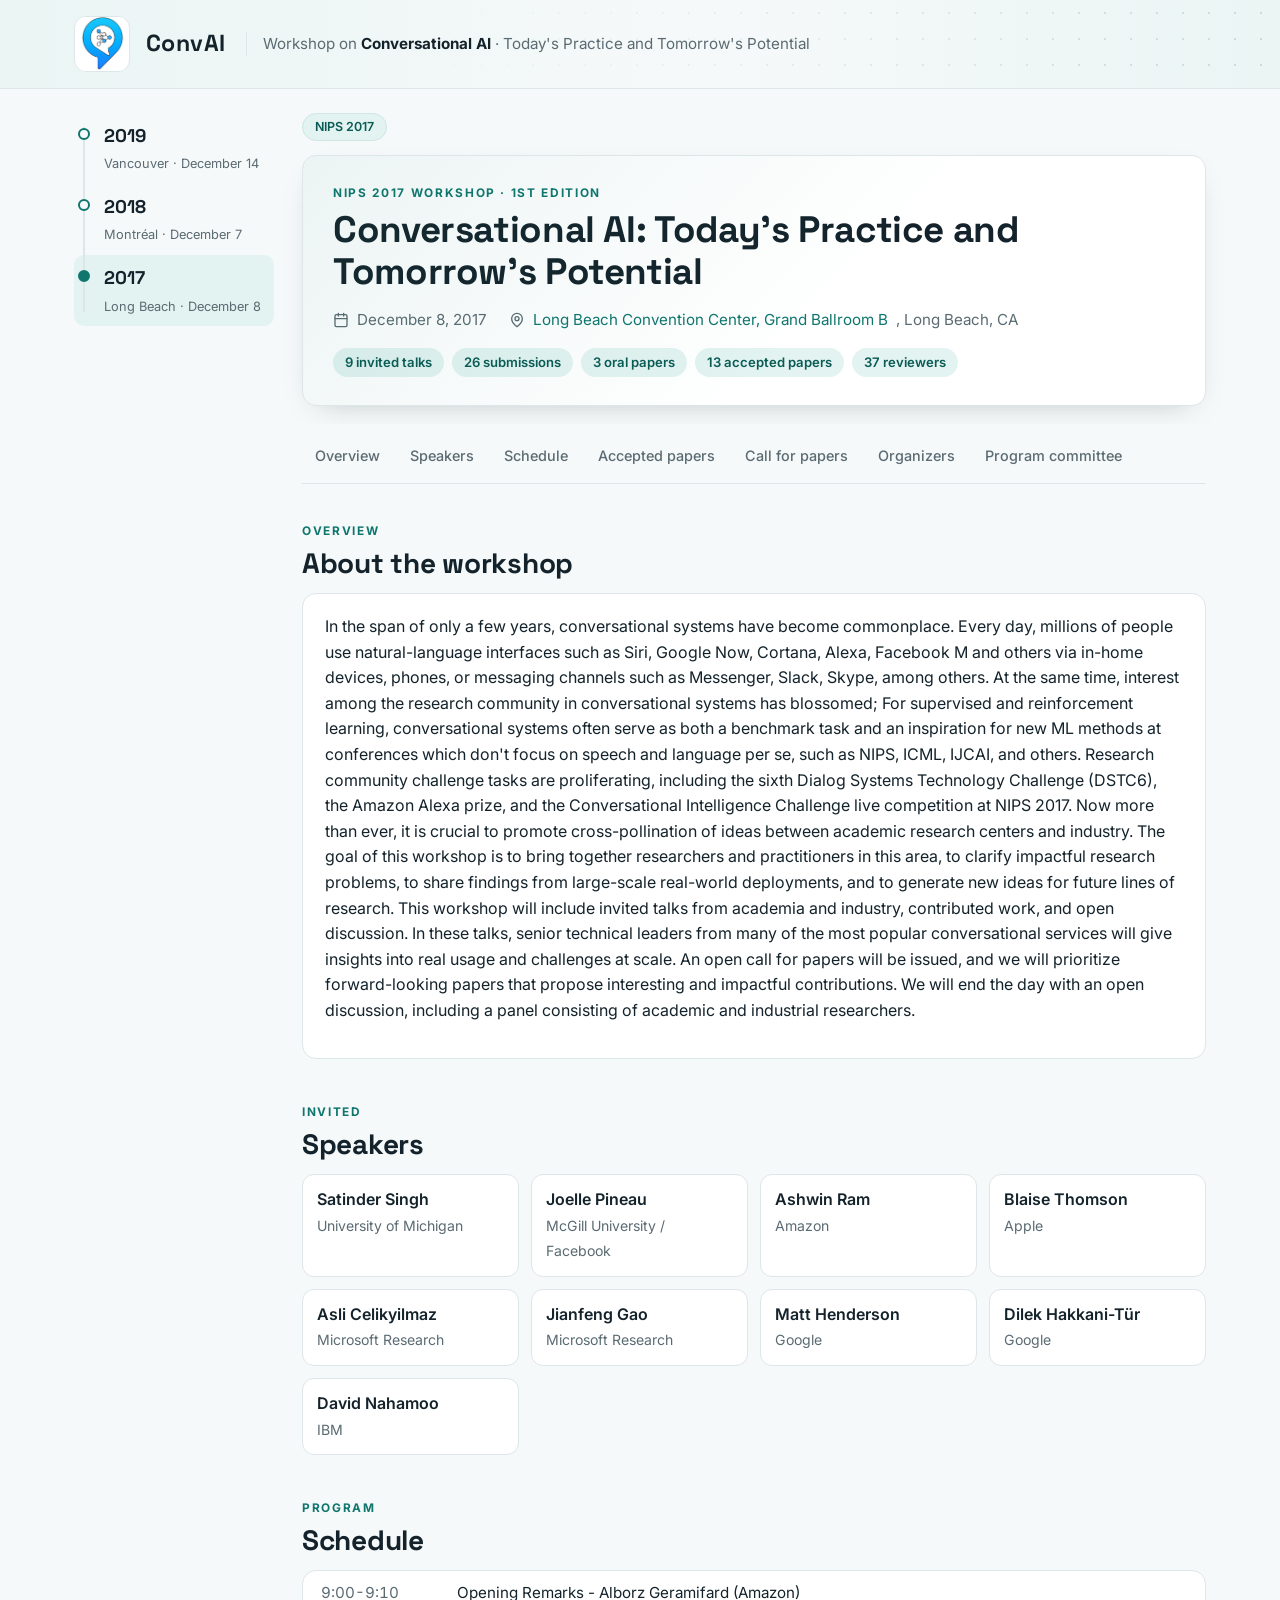
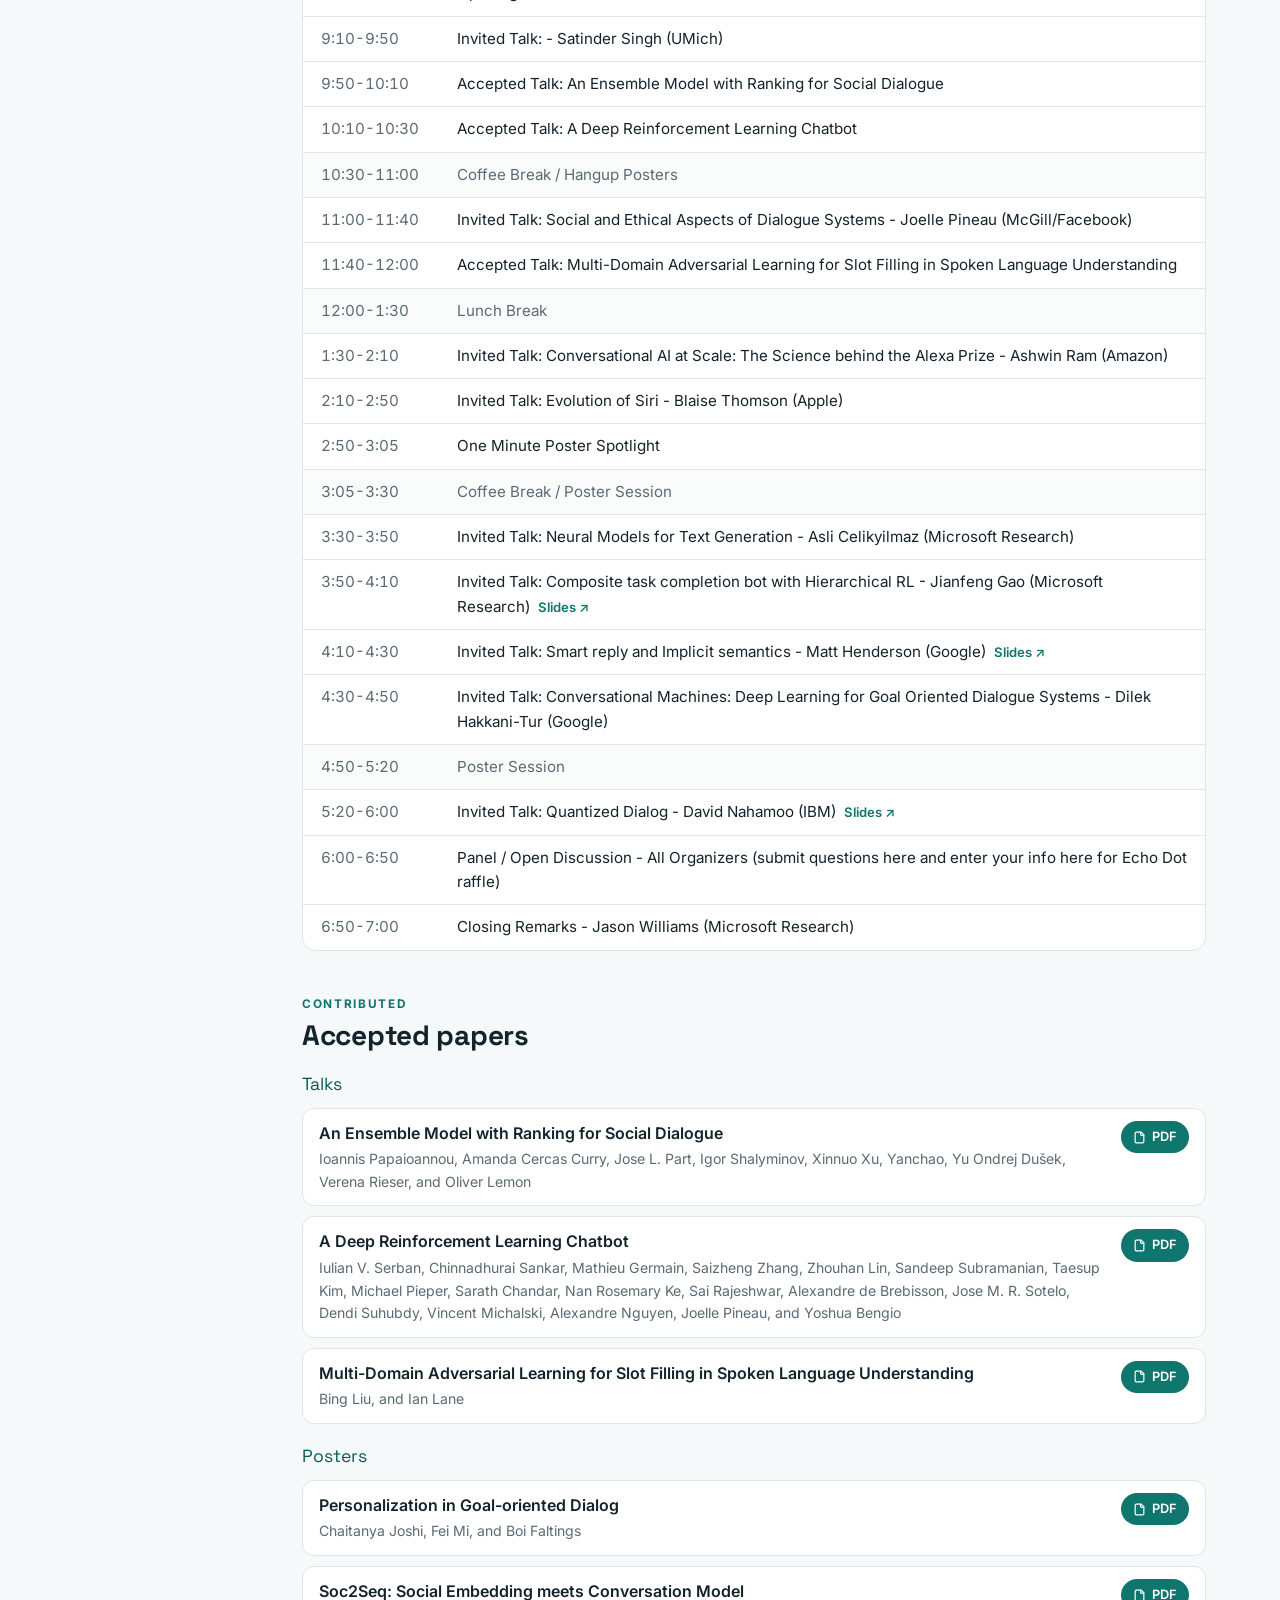
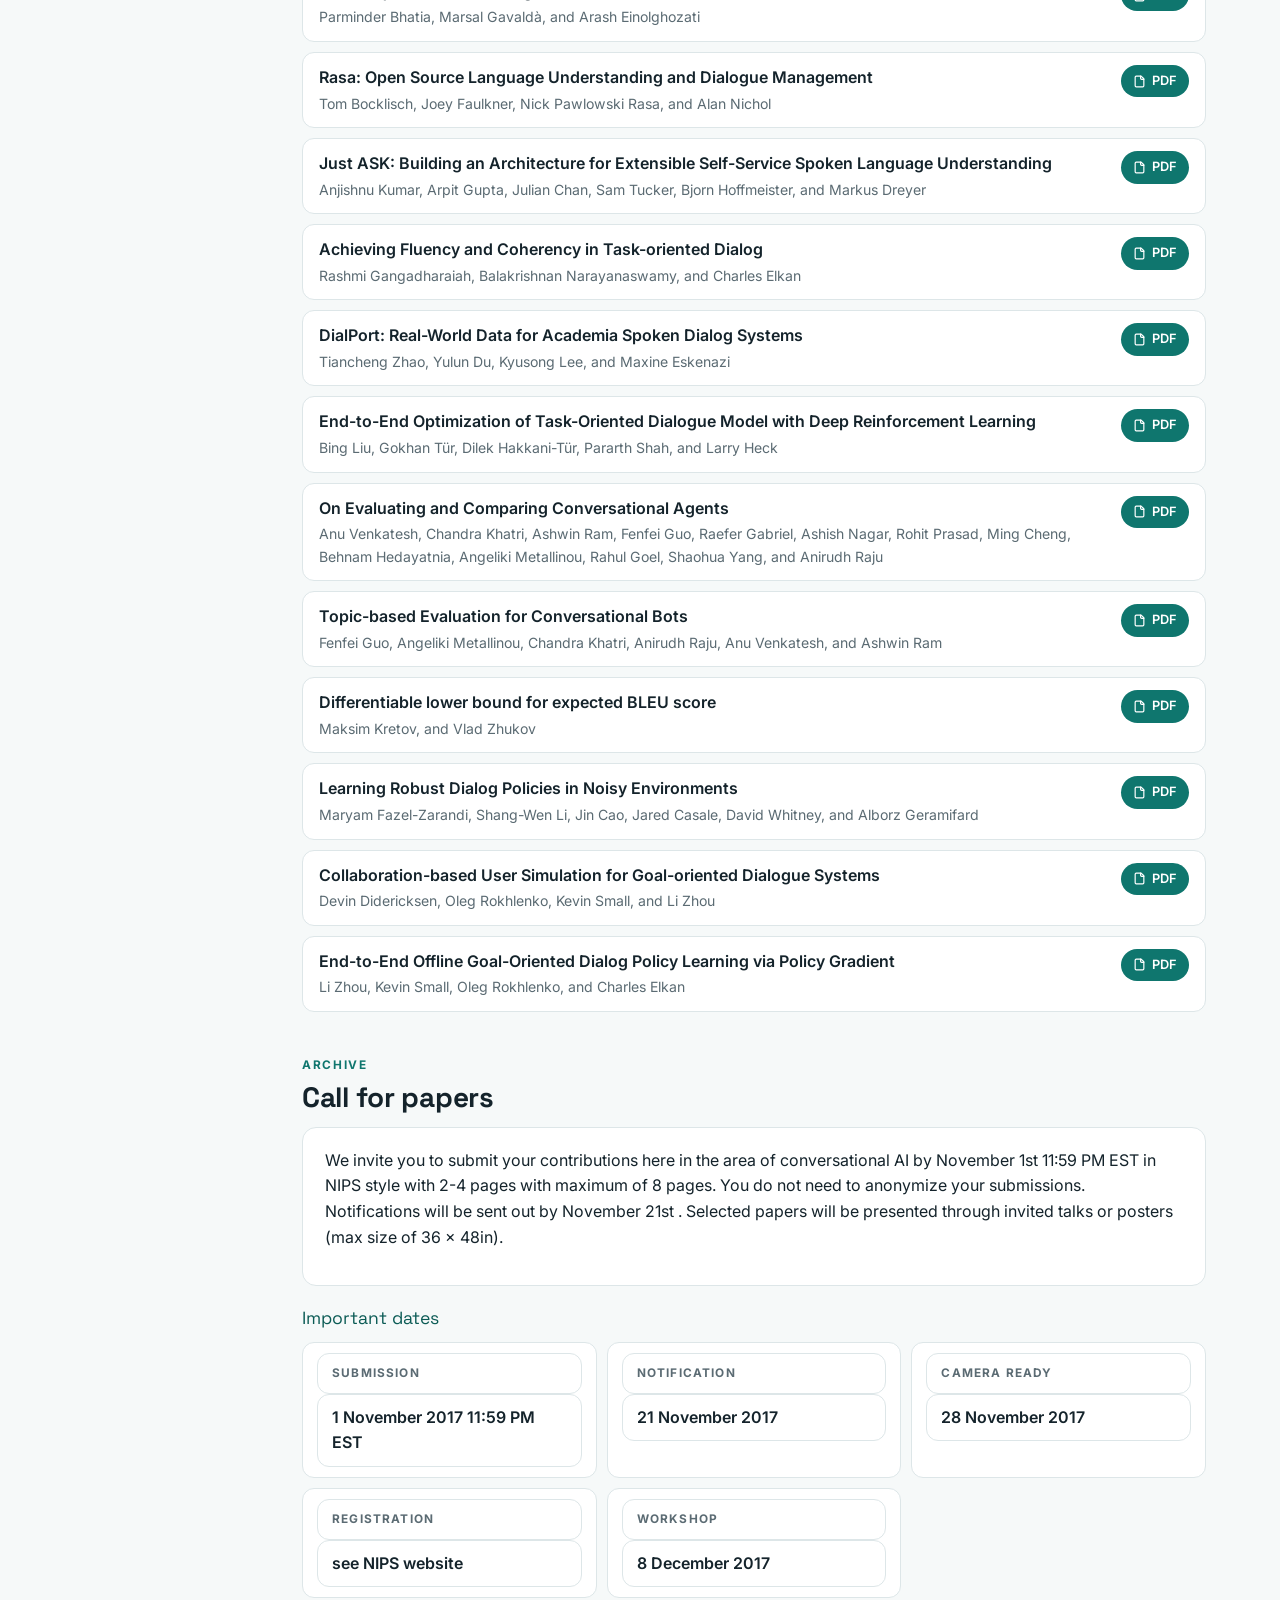
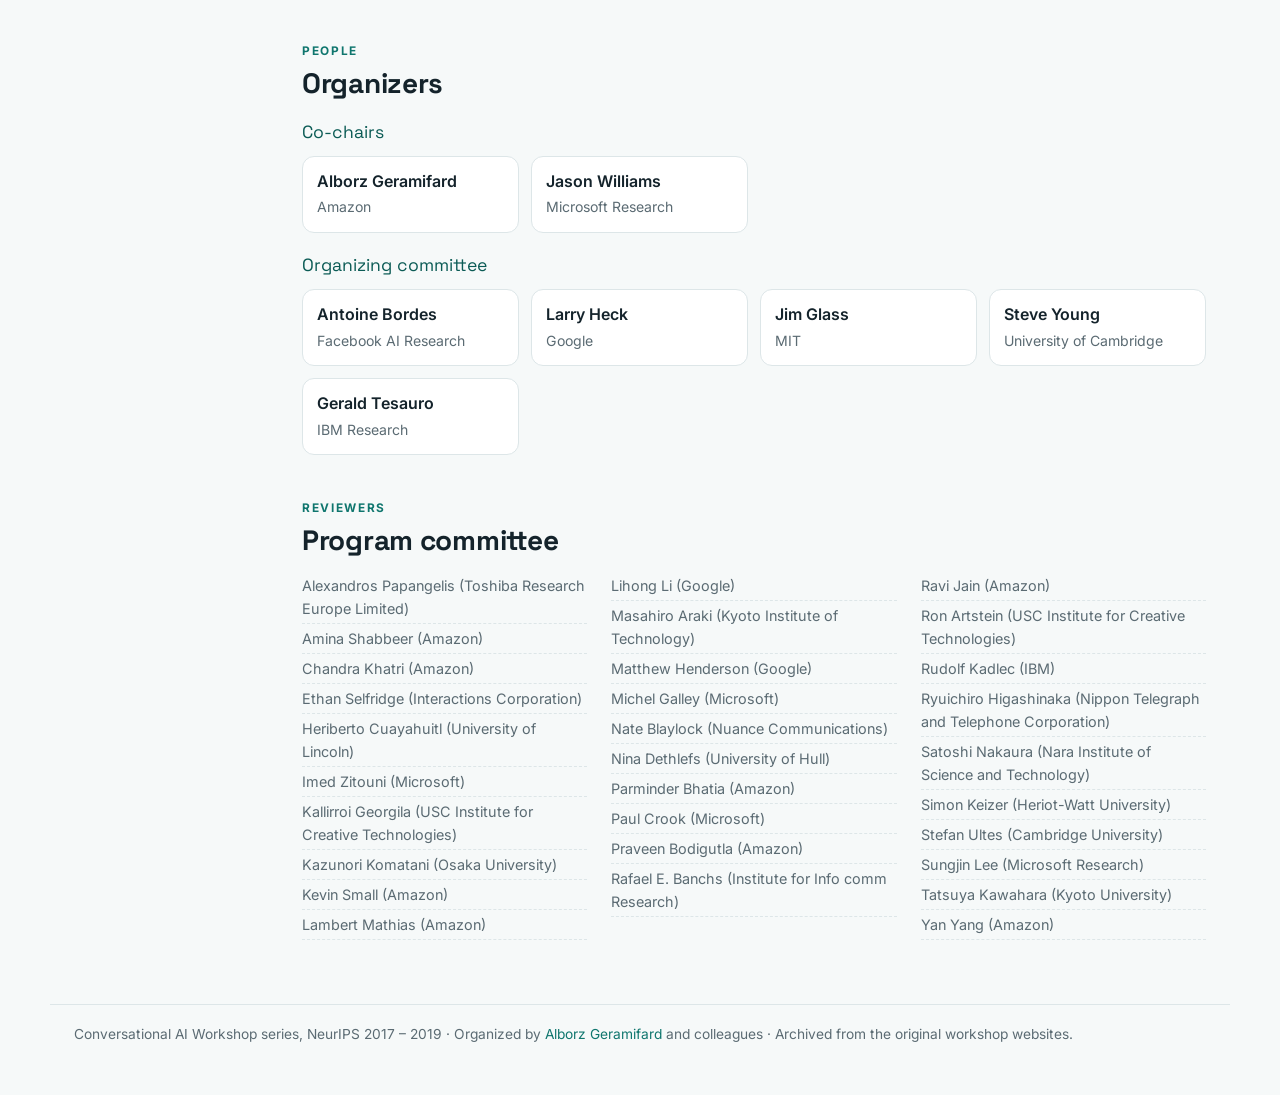
==== 2017.html @ 74e23911 "Conversational AI workshop archive, NeurIPS 2017-2019 Rebuilt from the original workshop pages with " ====
<!doctype html>
<html lang="en">
<head>
<meta charset="utf-8"><meta name="viewport" content="width=device-width, initial-scale=1">
<title>Conversational AI Workshop · NIPS 2017</title>
<meta name="description" content="1st Conversational AI workshop at NIPS 2017: Today's Practice and Tomorrow's Potential.">
<link rel="icon" href="assets/logo.png">
<link rel="preconnect" href="https://fonts.googleapis.com"><link rel="preconnect" href="https://fonts.gstatic.com" crossorigin>
<link href="https://fonts.googleapis.com/css2?family=Inter:wght@400;500;600;700&family=Space+Grotesk:wght@500;600;700&display=swap" rel="stylesheet">
<link rel="stylesheet" href="assets/style.css">
</head>
<body>
<header class="banner"><div class="in"><img src="assets/logo.png" alt=""><div class="t">ConvAI</div><div class="s">Workshop on <b>Conversational AI</b> · Today's Practice and Tomorrow's Potential</div></div></header>
<div class="layout">
  <aside class="rail"><ol><li><a href="2019.html"><span class="dot"></span><span><span class="y">2019</span><br><span class="w">Vancouver · December 14</span></span></a></li><li><a href="2018.html"><span class="dot"></span><span><span class="y">2018</span><br><span class="w">Montréal · December 7</span></span></a></li><li class="on"><a href="2017.html"><span class="dot"></span><span><span class="y">2017</span><br><span class="w">Long Beach · December 8</span></span></a></li></ol></aside>
  <main class="main">
    <span class="crumb">NIPS 2017</span>
    <div class="hero">
      <div class="k">NIPS 2017 workshop · 1st edition</div>
      <h1>Conversational AI: Today's Practice and Tomorrow's Potential</h1>
      <div class="meta"><span><svg viewBox="0 0 24 24"><rect x="3" y="4" width="18" height="18" rx="2"/><path d="M16 2v4M8 2v4M3 10h18"/></svg>December 8, 2017</span><span><svg viewBox="0 0 24 24"><path d="M20 10c0 6-8 12-8 12s-8-6-8-12a8 8 0 0 1 16 0z"/><circle cx="12" cy="10" r="3"/></svg><a href="https://www.google.com/maps/place/Long+Beach+Convention+Center" target="_blank" rel="noopener">Long Beach Convention Center, Grand Ballroom B</a>, Long Beach, CA</span></div>
      <div class="stats"><span>9 invited talks</span><span>26 submissions</span><span>3 oral papers</span><span>13 accepted papers</span><span>37 reviewers</span></div>
    </div>
    <nav class="tabs"><a href="#overview">Overview</a><a href="#speakers">Speakers</a><a href="#schedule">Schedule</a><a href="#papers">Accepted papers</a><a href="#cfp">Call for papers</a><a href="#organizers">Organizers</a><a href="#committee">Program committee</a></nav>
    <section id="overview"><div class="eyebrow">Overview</div><h2>About the workshop</h2><div class="card desc"><p>In the span of only a few years, conversational systems have become commonplace. Every day, millions of people use natural-language interfaces such as Siri, Google Now, Cortana, Alexa, Facebook M and others via in-home devices, phones, or messaging channels such as Messenger, Slack, Skype, among others. At the same time, interest among the research community in conversational systems has blossomed; For supervised and reinforcement learning, conversational systems often serve as both a benchmark task and an inspiration for new ML methods at conferences which don&#x27;t focus on speech and language per se, such as NIPS, ICML, IJCAI, and others. Research community challenge tasks are proliferating, including the sixth Dialog Systems Technology Challenge (DSTC6), the Amazon Alexa prize, and the Conversational Intelligence Challenge live competition at NIPS 2017. Now more than ever, it is crucial to promote cross-pollination of ideas between academic research centers and industry. The goal of this workshop is to bring together researchers and practitioners in this area, to clarify impactful research problems, to share findings from large-scale real-world deployments, and to generate new ideas for future lines of research. This workshop will include invited talks from academia and industry, contributed work, and open discussion. In these talks, senior technical leaders from many of the most popular conversational services will give insights into real usage and challenges at scale. An open call for papers will be issued, and we will prioritize forward-looking papers that propose interesting and impactful contributions. We will end the day with an open discussion, including a panel consisting of academic and industrial researchers.</p></div></section>
    <section id="speakers"><div class="eyebrow">Invited</div><h2>Speakers</h2><div class="people"><div class="person"><b><a href="http://web.eecs.umich.edu/~baveja/" target="_blank" rel="noopener">Satinder Singh</a></b><span>University of Michigan</span></div><div class="person"><b><a href="http://www.cs.mcgill.ca/~jpineau/" target="_blank" rel="noopener">Joelle Pineau</a></b><span>McGill University / Facebook</span></div><div class="person"><b><a href="https://www.amazon.jobs/en/pioneers/ashwin-r" target="_blank" rel="noopener">Ashwin Ram</a></b><span>Amazon</span></div><div class="person"><b><a href="http://mi.eng.cam.ac.uk/~brmt2/" target="_blank" rel="noopener">Blaise Thomson</a></b><span>Apple</span></div><div class="person"><b><a href="https://www.microsoft.com/en-us/research/people/aslicel/" target="_blank" rel="noopener">Asli Celikyilmaz</a></b><span>Microsoft Research</span></div><div class="person"><b><a href="https://www.microsoft.com/en-us/research/people/jfgao/" target="_blank" rel="noopener">Jianfeng Gao</a></b><span>Microsoft Research</span></div><div class="person"><b><a href="http://www.matthen.com/research/" target="_blank" rel="noopener">Matt Henderson</a></b><span>Google</span></div><div class="person"><b><a href="https://research.google.com/pubs/104927.html" target="_blank" rel="noopener">Dilek Hakkani-Tür</a></b><span>Google</span></div><div class="person"><b><a href="https://www.research.ibm.com/haifa/Workshops/speech2008/nahamoo_bio.shtml" target="_blank" rel="noopener">David Nahamoo</a></b><span>IBM</span></div></div></section>
    <section id="schedule"><div class="eyebrow">Program</div><h2>Schedule</h2><ul class="sched"><li><span class="t">9:00-9:10</span><span>Opening Remarks - Alborz Geramifard (Amazon)<span class="l"></span></span></li><li><span class="t">9:10-9:50</span><span>Invited Talk: - Satinder Singh (UMich)<span class="l"></span></span></li><li><span class="t">9:50-10:10</span><span>Accepted Talk: An Ensemble Model with Ranking for Social Dialogue<span class="l"></span></span></li><li><span class="t">10:10-10:30</span><span>Accepted Talk: A Deep Reinforcement Learning Chatbot<span class="l"></span></span></li><li class="brk"><span class="t">10:30-11:00</span><span>Coffee Break / Hangup Posters<span class="l"></span></span></li><li><span class="t">11:00-11:40</span><span>Invited Talk: Social and Ethical Aspects of Dialogue Systems - Joelle Pineau (McGill/Facebook)<span class="l"></span></span></li><li><span class="t">11:40-12:00</span><span>Accepted Talk: Multi-Domain Adversarial Learning for Slot Filling in Spoken Language Understanding<span class="l"></span></span></li><li class="brk"><span class="t">12:00-1:30</span><span>Lunch Break<span class="l"></span></span></li><li><span class="t">1:30-2:10</span><span>Invited Talk: Conversational AI at Scale: The Science behind the Alexa Prize - Ashwin Ram (Amazon)<span class="l"></span></span></li><li><span class="t">2:10-2:50</span><span>Invited Talk: Evolution of Siri - Blaise Thomson (Apple)<span class="l"></span></span></li><li><span class="t">2:50-3:05</span><span>One Minute Poster Spotlight<span class="l"></span></span></li><li class="brk"><span class="t">3:05-3:30</span><span>Coffee Break / Poster Session<span class="l"></span></span></li><li><span class="t">3:30-3:50</span><span>Invited Talk: Neural Models for Text Generation - Asli Celikyilmaz (Microsoft Research)<span class="l"></span></span></li><li><span class="t">3:50-4:10</span><span>Invited Talk: Composite task completion bot with Hierarchical RL - Jianfeng Gao (Microsoft Research)<span class="l"><a href="files/nips17-Conversational-AI/Slides/Conversational AI Workshop-NIPS2017-JianfengGao.pdf" target="_blank" rel="noopener">Slides ↗</a></span></span></li><li><span class="t">4:10-4:30</span><span>Invited Talk: Smart reply and Implicit semantics - Matt Henderson (Google)<span class="l"><a href="files/nips17-Conversational-AI/Slides/Conversational AI Workshop-NIPS2017-smart reply and implicit semantics.pdf" target="_blank" rel="noopener">Slides ↗</a></span></span></li><li><span class="t">4:30-4:50</span><span>Invited Talk: Conversational Machines: Deep Learning for Goal Oriented Dialogue Systems - Dilek Hakkani-Tur (Google)<span class="l"></span></span></li><li class="brk"><span class="t">4:50-5:20</span><span>Poster Session<span class="l"></span></span></li><li><span class="t">5:20-6:00</span><span>Invited Talk: Quantized Dialog - David Nahamoo (IBM)<span class="l"><a href="files/nips17-Conversational-AI/Slides/Conversational AI Workshop-NIPS2017-Quantized Dialogs.pdf" target="_blank" rel="noopener">Slides ↗</a></span></span></li><li><span class="t">6:00-6:50</span><span>Panel / Open Discussion - All Organizers (submit questions here and enter your info here for Echo Dot raffle)<span class="l"></span></span></li><li><span class="t">6:50-7:00</span><span>Closing Remarks - Jason Williams (Microsoft Research)<span class="l"></span></span></li></ul></section>
    <section id="papers"><div class="eyebrow">Contributed</div><h2>Accepted papers</h2><div class="sub">Talks</div><ol class="papers"><li><div><div class="pt">An Ensemble Model with Ranking for Social Dialogue</div><div class="pa">Ioannis Papaioannou, Amanda Cercas Curry, Jose L. Part, Igor Shalyminov, Xinnuo Xu, Yanchao, Yu Ondrej Dušek, Verena Rieser, and Oliver Lemon</div></div><a class="pdf" href="files/nips17-Conversational-AI/Papers/17nipsw-cai-ensemble.pdf" target="_blank" rel="noopener"><svg viewBox="0 0 24 24" width="13" height="13" fill="none" stroke="currentColor" stroke-width="2.2" stroke-linecap="round" stroke-linejoin="round"><path d="M15 2H6a2 2 0 0 0-2 2v16a2 2 0 0 0 2 2h12a2 2 0 0 0 2-2V7Z"/><path d="M14 2v4a2 2 0 0 0 2 2h4"/></svg> PDF</a></li><li><div><div class="pt">A Deep Reinforcement Learning Chatbot</div><div class="pa">Iulian V. Serban, Chinnadhurai Sankar, Mathieu Germain, Saizheng Zhang, Zhouhan Lin, Sandeep Subramanian, Taesup Kim, Michael Pieper, Sarath Chandar, Nan Rosemary Ke, Sai Rajeshwar, Alexandre de Brebisson, Jose M. R. Sotelo, Dendi Suhubdy, Vincent Michalski, Alexandre Nguyen, Joelle Pineau, and Yoshua Bengio</div></div><a class="pdf" href="files/nips17-Conversational-AI/Papers/17nipsw-cai-deeprl-chatbot.pdf" target="_blank" rel="noopener"><svg viewBox="0 0 24 24" width="13" height="13" fill="none" stroke="currentColor" stroke-width="2.2" stroke-linecap="round" stroke-linejoin="round"><path d="M15 2H6a2 2 0 0 0-2 2v16a2 2 0 0 0 2 2h12a2 2 0 0 0 2-2V7Z"/><path d="M14 2v4a2 2 0 0 0 2 2h4"/></svg> PDF</a></li><li><div><div class="pt">Multi-Domain Adversarial Learning for Slot Filling in Spoken Language Understanding</div><div class="pa">Bing Liu, and Ian Lane</div></div><a class="pdf" href="files/nips17-Conversational-AI/Papers/17nipsw-cai-Multi_Domain_Adversarial_SLU_cameraReady.pdf" target="_blank" rel="noopener"><svg viewBox="0 0 24 24" width="13" height="13" fill="none" stroke="currentColor" stroke-width="2.2" stroke-linecap="round" stroke-linejoin="round"><path d="M15 2H6a2 2 0 0 0-2 2v16a2 2 0 0 0 2 2h12a2 2 0 0 0 2-2V7Z"/><path d="M14 2v4a2 2 0 0 0 2 2h4"/></svg> PDF</a></li></ol><div class="sub">Posters</div><ol class="papers"><li><div><div class="pt">Personalization in Goal-oriented Dialog</div><div class="pa">Chaitanya Joshi, Fei Mi, and Boi Faltings</div></div><a class="pdf" href="files/nips17-Conversational-AI/Papers/17nipsw-cai-Personalization_in_Goal-oriented_Dialog.pdf" target="_blank" rel="noopener"><svg viewBox="0 0 24 24" width="13" height="13" fill="none" stroke="currentColor" stroke-width="2.2" stroke-linecap="round" stroke-linejoin="round"><path d="M15 2H6a2 2 0 0 0-2 2v16a2 2 0 0 0 2 2h12a2 2 0 0 0 2-2V7Z"/><path d="M14 2v4a2 2 0 0 0 2 2h4"/></svg> PDF</a></li><li><div><div class="pt">Soc2Seq: Social Embedding meets Conversation Model</div><div class="pa">Parminder Bhatia, Marsal Gavaldà, and Arash Einolghozati</div></div><a class="pdf" href="files/nips17-Conversational-AI/Papers/17nipsw-cai-soc2seq.pdf" target="_blank" rel="noopener"><svg viewBox="0 0 24 24" width="13" height="13" fill="none" stroke="currentColor" stroke-width="2.2" stroke-linecap="round" stroke-linejoin="round"><path d="M15 2H6a2 2 0 0 0-2 2v16a2 2 0 0 0 2 2h12a2 2 0 0 0 2-2V7Z"/><path d="M14 2v4a2 2 0 0 0 2 2h4"/></svg> PDF</a></li><li><div><div class="pt">Rasa: Open Source Language Understanding and Dialogue Management</div><div class="pa">Tom Bocklisch, Joey Faulkner, Nick Pawlowski Rasa, and Alan Nichol</div></div><a class="pdf" href="files/nips17-Conversational-AI/Papers/17nipsw-cai-rasa.pdf" target="_blank" rel="noopener"><svg viewBox="0 0 24 24" width="13" height="13" fill="none" stroke="currentColor" stroke-width="2.2" stroke-linecap="round" stroke-linejoin="round"><path d="M15 2H6a2 2 0 0 0-2 2v16a2 2 0 0 0 2 2h12a2 2 0 0 0 2-2V7Z"/><path d="M14 2v4a2 2 0 0 0 2 2h4"/></svg> PDF</a></li><li><div><div class="pt">Just ASK: Building an Architecture for Extensible Self-Service Spoken Language Understanding</div><div class="pa">Anjishnu Kumar, Arpit Gupta, Julian Chan, Sam Tucker, Bjorn Hoffmeister, and Markus Dreyer</div></div><a class="pdf" href="files/nips17-Conversational-AI/Papers/17nipsw-cai-just-ask.pdf" target="_blank" rel="noopener"><svg viewBox="0 0 24 24" width="13" height="13" fill="none" stroke="currentColor" stroke-width="2.2" stroke-linecap="round" stroke-linejoin="round"><path d="M15 2H6a2 2 0 0 0-2 2v16a2 2 0 0 0 2 2h12a2 2 0 0 0 2-2V7Z"/><path d="M14 2v4a2 2 0 0 0 2 2h4"/></svg> PDF</a></li><li><div><div class="pt">Achieving Fluency and Coherency in Task-oriented Dialog</div><div class="pa">Rashmi Gangadharaiah, Balakrishnan Narayanaswamy, and Charles Elkan</div></div><a class="pdf" href="files/nips17-Conversational-AI/Papers/17nipsw-cai-task_oriented_dialog.pdf" target="_blank" rel="noopener"><svg viewBox="0 0 24 24" width="13" height="13" fill="none" stroke="currentColor" stroke-width="2.2" stroke-linecap="round" stroke-linejoin="round"><path d="M15 2H6a2 2 0 0 0-2 2v16a2 2 0 0 0 2 2h12a2 2 0 0 0 2-2V7Z"/><path d="M14 2v4a2 2 0 0 0 2 2h4"/></svg> PDF</a></li><li><div><div class="pt">DialPort: Real-World Data for Academia Spoken Dialog Systems</div><div class="pa">Tiancheng Zhao, Yulun Du, Kyusong Lee, and Maxine Eskenazi</div></div><a class="pdf" href="files/nips17-Conversational-AI/Papers/17nipsw-cai-dialport.pdf" target="_blank" rel="noopener"><svg viewBox="0 0 24 24" width="13" height="13" fill="none" stroke="currentColor" stroke-width="2.2" stroke-linecap="round" stroke-linejoin="round"><path d="M15 2H6a2 2 0 0 0-2 2v16a2 2 0 0 0 2 2h12a2 2 0 0 0 2-2V7Z"/><path d="M14 2v4a2 2 0 0 0 2 2h4"/></svg> PDF</a></li><li><div><div class="pt">End-to-End Optimization of Task-Oriented Dialogue Model with Deep Reinforcement Learning</div><div class="pa">Bing Liu, Gokhan Tür, Dilek Hakkani-Tür, Pararth Shah, and Larry Heck</div></div><a class="pdf" href="files/nips17-Conversational-AI/Papers/17nipsw-cai-e2e-optimization.pdf" target="_blank" rel="noopener"><svg viewBox="0 0 24 24" width="13" height="13" fill="none" stroke="currentColor" stroke-width="2.2" stroke-linecap="round" stroke-linejoin="round"><path d="M15 2H6a2 2 0 0 0-2 2v16a2 2 0 0 0 2 2h12a2 2 0 0 0 2-2V7Z"/><path d="M14 2v4a2 2 0 0 0 2 2h4"/></svg> PDF</a></li><li><div><div class="pt">On Evaluating and Comparing Conversational Agents</div><div class="pa">Anu Venkatesh, Chandra Khatri, Ashwin Ram, Fenfei Guo, Raefer Gabriel, Ashish Nagar, Rohit Prasad, Ming Cheng, Behnam Hedayatnia, Angeliki Metallinou, Rahul Goel, Shaohua Yang, and Anirudh Raju</div></div><a class="pdf" href="files/nips17-Conversational-AI/Papers/17nipsw-cai-evaluating_conversational.pdf" target="_blank" rel="noopener"><svg viewBox="0 0 24 24" width="13" height="13" fill="none" stroke="currentColor" stroke-width="2.2" stroke-linecap="round" stroke-linejoin="round"><path d="M15 2H6a2 2 0 0 0-2 2v16a2 2 0 0 0 2 2h12a2 2 0 0 0 2-2V7Z"/><path d="M14 2v4a2 2 0 0 0 2 2h4"/></svg> PDF</a></li><li><div><div class="pt">Topic-based Evaluation for Conversational Bots</div><div class="pa">Fenfei Guo, Angeliki Metallinou, Chandra Khatri, Anirudh Raju, Anu Venkatesh, and Ashwin Ram</div></div><a class="pdf" href="files/nips17-Conversational-AI/Papers/17nipsw-cai-topic_based_evaluation.pdf" target="_blank" rel="noopener"><svg viewBox="0 0 24 24" width="13" height="13" fill="none" stroke="currentColor" stroke-width="2.2" stroke-linecap="round" stroke-linejoin="round"><path d="M15 2H6a2 2 0 0 0-2 2v16a2 2 0 0 0 2 2h12a2 2 0 0 0 2-2V7Z"/><path d="M14 2v4a2 2 0 0 0 2 2h4"/></svg> PDF</a></li><li><div><div class="pt">Differentiable lower bound for expected BLEU score</div><div class="pa">Maksim Kretov, and Vlad Zhukov</div></div><a class="pdf" href="files/nips17-Conversational-AI/Papers/17nipsw-cai-expectedBLEU.pdf" target="_blank" rel="noopener"><svg viewBox="0 0 24 24" width="13" height="13" fill="none" stroke="currentColor" stroke-width="2.2" stroke-linecap="round" stroke-linejoin="round"><path d="M15 2H6a2 2 0 0 0-2 2v16a2 2 0 0 0 2 2h12a2 2 0 0 0 2-2V7Z"/><path d="M14 2v4a2 2 0 0 0 2 2h4"/></svg> PDF</a></li><li><div><div class="pt">Learning Robust Dialog Policies in Noisy Environments</div><div class="pa">Maryam Fazel-Zarandi, Shang-Wen Li, Jin Cao, Jared Casale, David Whitney, and Alborz Geramifard</div></div><a class="pdf" href="files/nips17-Conversational-AI/Papers/17nipsw-cai-deep-rl-dialog.pdf" target="_blank" rel="noopener"><svg viewBox="0 0 24 24" width="13" height="13" fill="none" stroke="currentColor" stroke-width="2.2" stroke-linecap="round" stroke-linejoin="round"><path d="M15 2H6a2 2 0 0 0-2 2v16a2 2 0 0 0 2 2h12a2 2 0 0 0 2-2V7Z"/><path d="M14 2v4a2 2 0 0 0 2 2h4"/></svg> PDF</a></li><li><div><div class="pt">Collaboration-based User Simulation for Goal-oriented Dialogue Systems</div><div class="pa">Devin Didericksen, Oleg Rokhlenko, Kevin Small, and Li Zhou</div></div><a class="pdf" href="files/nips17-Conversational-AI/Papers/17nipsw-cai-collaboration-based-simulator.pdf" target="_blank" rel="noopener"><svg viewBox="0 0 24 24" width="13" height="13" fill="none" stroke="currentColor" stroke-width="2.2" stroke-linecap="round" stroke-linejoin="round"><path d="M15 2H6a2 2 0 0 0-2 2v16a2 2 0 0 0 2 2h12a2 2 0 0 0 2-2V7Z"/><path d="M14 2v4a2 2 0 0 0 2 2h4"/></svg> PDF</a></li><li><div><div class="pt">End-to-End Offline Goal-Oriented Dialog Policy Learning via Policy Gradient</div><div class="pa">Li Zhou, Kevin Small, Oleg Rokhlenko, and Charles Elkan</div></div><a class="pdf" href="files/nips17-Conversational-AI/Papers/17nipsw-cai-e2e-offline-policy-learning.pdf" target="_blank" rel="noopener"><svg viewBox="0 0 24 24" width="13" height="13" fill="none" stroke="currentColor" stroke-width="2.2" stroke-linecap="round" stroke-linejoin="round"><path d="M15 2H6a2 2 0 0 0-2 2v16a2 2 0 0 0 2 2h12a2 2 0 0 0 2-2V7Z"/><path d="M14 2v4a2 2 0 0 0 2 2h4"/></svg> PDF</a></li></ol></section>
    <section id="cfp"><div class="eyebrow">Archive</div><h2>Call for papers</h2><div class="card desc"><p>We invite you to submit your contributions here in the area of conversational AI by November 1st 11:59 PM EST in NIPS style with 2-4 pages with maximum of 8 pages. You do not need to anonymize your submissions. Notifications will be sent out by November 21st . Selected papers will be presented through invited talks or posters (max size of 36 x 48in).</p></div><div class="sub">Important dates</div><div class="dates"><div><div class="dl">Submission</div><div class="dv">1 November 2017 11:59 PM EST</div></div><div><div class="dl">Notification</div><div class="dv">21 November 2017</div></div><div><div class="dl">Camera Ready</div><div class="dv">28 November 2017</div></div><div><div class="dl">Registration</div><div class="dv">see NIPS website</div></div><div><div class="dl">Workshop</div><div class="dv">8 December 2017</div></div></div></section>
    <section id="organizers"><div class="eyebrow">People</div><h2>Organizers</h2><div class="sub">Co-chairs</div><div class="people"><div class="person"><b><a href="http://alborz-geramifard.com" target="_blank" rel="noopener">Alborz Geramifard</a></b><span>Amazon</span></div><div class="person"><b><a href="https://www.microsoft.com/en-us/research/people/jawillia/" target="_blank" rel="noopener">Jason Williams</a></b><span>Microsoft Research</span></div></div><div class="sub">Organizing committee</div><div class="people"><div class="person"><b><a href="https://research.fb.com/people/bordes-antoine/" target="_blank" rel="noopener">Antoine Bordes</a></b><span>Facebook AI Research</span></div><div class="person"><b><a href="https://research.google.com/pubs/LarryHeck.html" target="_blank" rel="noopener">Larry Heck</a></b><span>Google</span></div><div class="person"><b><a href="http://groups.csail.mit.edu/sls/people/glass.shtml" target="_blank" rel="noopener">Jim Glass</a></b><span>MIT</span></div><div class="person"><b><a href="http://mi.eng.cam.ac.uk/~sjy/" target="_blank" rel="noopener">Steve Young</a></b><span>University of Cambridge</span></div><div class="person"><b><a href="http://researcher.watson.ibm.com/researcher/view.php?person=us-gtesauro" target="_blank" rel="noopener">Gerald Tesauro</a></b><span>IBM Research</span></div></div></section>
    <section id="committee"><div class="eyebrow">Reviewers</div><h2>Program committee</h2><div class="pc"><div>Alexandros Papangelis (Toshiba Research Europe Limited)</div><div>Amina Shabbeer (Amazon)</div><div>Chandra Khatri (Amazon)</div><div>Ethan Selfridge (Interactions Corporation)</div><div>Heriberto Cuayahuitl (University of Lincoln)</div><div>Imed Zitouni (Microsoft)</div><div>Kallirroi Georgila (USC Institute for Creative Technologies)</div><div>Kazunori Komatani (Osaka University)</div><div>Kevin Small (Amazon)</div><div>Lambert Mathias (Amazon)</div><div>Lihong Li (Google)</div><div>Masahiro Araki (Kyoto Institute of Technology)</div><div>Matthew Henderson (Google)</div><div>Michel Galley (Microsoft)</div><div>Nate Blaylock (Nuance Communications)</div><div>Nina Dethlefs (University of Hull)</div><div>Parminder Bhatia (Amazon)</div><div>Paul Crook (Microsoft)</div><div>Praveen Bodigutla (Amazon)</div><div>Rafael E. Banchs (Institute for Info comm Research)</div><div>Ravi Jain (Amazon)</div><div>Ron Artstein (USC Institute for Creative Technologies)</div><div>Rudolf Kadlec (IBM)</div><div>Ryuichiro Higashinaka (Nippon Telegraph and Telephone Corporation)</div><div>Satoshi Nakaura (Nara Institute of Science and Technology)</div><div>Simon Keizer (Heriot-Watt University)</div><div>Stefan Ultes (Cambridge University)</div><div>Sungjin Lee (Microsoft Research)</div><div>Tatsuya Kawahara (Kyoto University)</div><div>Yan Yang (Amazon)</div></div></section>
  </main>
</div>
<footer>Conversational AI Workshop series, NeurIPS 2017 – 2019 · Organized by <a href="https://alborz-geramifard.com">Alborz Geramifard</a> and colleagues · Archived from the original workshop websites.</footer>
</body>
</html>
---- assets/style.css ----
:root{--bg:#f6f9f9;--panel:#fff;--ink:#14232b;--muted:#5b6b73;--line:#dde6e8;--teal:#0f766e;--teal-soft:#e2f3f1;--teal-ink:#0b5b55;--accent:#1f9d92;--radius:14px;--shadow:0 10px 30px -18px rgba(15,35,43,.35)}
*,*::before,*::after{box-sizing:border-box}
body{margin:0;background:var(--bg);color:var(--ink);font-family:"Inter",-apple-system,BlinkMacSystemFont,"Segoe UI",Roboto,sans-serif;font-size:16px;line-height:1.6;-webkit-font-smoothing:antialiased}
a{color:var(--teal);text-decoration:none}a:hover{text-decoration:underline;text-underline-offset:3px}
h1,h2,h3{font-family:"Space Grotesk","Inter",sans-serif;line-height:1.15;margin:0;letter-spacing:-.01em}
.banner{background:linear-gradient(90deg,#eaf5f4,#f6f9f9 55%,#eaf5f4);border-bottom:1px solid var(--line);position:relative;overflow:hidden}
.banner::after{content:"";position:absolute;inset:0;background-image:radial-gradient(rgba(15,118,110,.18) 1.2px,transparent 1.2px);background-size:26px 26px;-webkit-mask-image:linear-gradient(90deg,transparent 30%,#000);mask-image:linear-gradient(90deg,transparent 30%,#000);pointer-events:none}
.banner .in{max-width:1180px;margin:0 auto;padding:16px 24px;display:flex;align-items:center;gap:16px;position:relative;z-index:1}
.banner img{width:56px;height:56px;border-radius:12px;object-fit:contain;background:#fff;border:1px solid var(--line)}
.banner .t{font-family:"Space Grotesk",sans-serif;font-weight:700;font-size:1.45rem;letter-spacing:.02em}
.banner .s{color:var(--muted);font-size:.95rem;border-left:1px solid var(--line);padding-left:16px;margin-left:4px}
.banner .s b{color:var(--ink)}
.layout{max-width:1180px;margin:0 auto;padding:24px;display:grid;grid-template-columns:200px 1fr;gap:28px;align-items:start}
.rail{position:sticky;top:20px}
.rail ol{list-style:none;margin:0;padding:0;position:relative}
.rail ol::before{content:"";position:absolute;left:9px;top:14px;bottom:14px;width:2px;background:var(--line)}
.rail li a{display:grid;grid-template-columns:20px 1fr;gap:10px;align-items:start;padding:8px 10px 8px 0;border-radius:10px;color:var(--ink)}
.rail li a:hover{background:#eef4f4;text-decoration:none}
.rail li a .dot{width:12px;height:12px;border-radius:50%;border:2px solid var(--teal);background:var(--bg);margin:7px 0 0 4px;position:relative;z-index:1}
.rail li.on a{background:var(--teal-soft)}
.rail li.on .dot{background:var(--teal)}
.rail .y{font-family:"Space Grotesk",sans-serif;font-weight:700;font-size:1.15rem}
.rail .w{font-size:.8rem;color:var(--muted)}
.main{min-width:0}
.crumb{display:inline-block;background:var(--teal-soft);color:var(--teal-ink);border:1px solid #cfe6e3;border-radius:999px;padding:3px 12px;font-size:.78rem;font-weight:600;margin-bottom:14px}
.hero{background:var(--panel);border:1px solid var(--line);border-radius:var(--radius);padding:28px 30px;box-shadow:var(--shadow);position:relative;overflow:hidden}
.hero::before{content:"";position:absolute;inset:0;background:linear-gradient(135deg,rgba(15,118,110,.08),transparent 60%);pointer-events:none}
.hero .k{font-size:.74rem;font-weight:700;letter-spacing:.14em;text-transform:uppercase;color:var(--teal)}
.hero h1{font-size:clamp(1.6rem,3vw,2.3rem);margin:6px 0 14px}
.hero .meta{display:flex;flex-wrap:wrap;gap:8px 22px;color:var(--muted);font-size:.95rem}
.hero .meta span{display:inline-flex;gap:8px;align-items:center}
.hero .meta svg{width:16px;height:16px;stroke:currentColor;fill:none;stroke-width:2;stroke-linecap:round;stroke-linejoin:round}
.stats{margin-top:16px;display:flex;flex-wrap:wrap;gap:8px}
.stats span{background:var(--teal-soft);color:var(--teal-ink);border-radius:999px;padding:4px 12px;font-size:.82rem;font-weight:600}
.tabs{position:sticky;top:0;z-index:5;background:var(--bg);display:flex;gap:4px;flex-wrap:wrap;padding:14px 0 10px;border-bottom:1px solid var(--line);margin:18px 0 4px}
.tabs a{padding:6px 13px;border-radius:999px;color:var(--muted);font-size:.9rem;font-weight:500}
.tabs a:hover{background:#eef4f4;color:var(--ink);text-decoration:none}
section{padding:34px 0 10px;scroll-margin-top:70px}
.eyebrow{font-size:.74rem;font-weight:700;letter-spacing:.14em;text-transform:uppercase;color:var(--teal);margin-bottom:6px}
h2{font-size:1.75rem;margin-bottom:14px}
.card{background:var(--panel);border:1px solid var(--line);border-radius:var(--radius);padding:20px 22px}
.desc p{margin:0 0 .9em}
.note{background:#fff8e6;border:1px solid #f1dfae;border-radius:12px;padding:10px 14px;font-size:.92rem;margin:10px 0}
.people{display:grid;grid-template-columns:repeat(auto-fill,minmax(210px,1fr));gap:12px}
.person{background:var(--panel);border:1px solid var(--line);border-radius:12px;padding:12px 14px}
.person b{display:block;font-weight:600}.person span{color:var(--muted);font-size:.88rem}
.person b a{color:var(--ink)}
.sub{font-family:"Space Grotesk",sans-serif;font-size:1.1rem;margin:18px 0 10px;color:var(--teal-ink)}
.sched{list-style:none;margin:0;padding:0;background:var(--panel);border:1px solid var(--line);border-radius:var(--radius);overflow:hidden}
.sched li{display:grid;grid-template-columns:120px 1fr;gap:16px;padding:10px 18px;border-top:1px solid var(--line);font-size:.95rem}
.sched li:first-child{border-top:0}
.sched li.sess{background:var(--teal-soft);color:var(--teal-ink);font-weight:600;grid-template-columns:1fr}
.sched li.brk{background:#fafcfc;color:var(--muted)}
.sched .t{font-variant-numeric:tabular-nums;color:var(--muted);white-space:nowrap}
.sched .l a{margin-left:8px;font-size:.82rem;font-weight:600}
.papers{list-style:none;margin:0;padding:0;display:grid;gap:10px}
.papers li{background:var(--panel);border:1px solid var(--line);border-radius:12px;padding:12px 16px;display:grid;grid-template-columns:1fr auto;gap:12px;align-items:start}
.papers .pt{font-weight:600}.papers .pa{color:var(--muted);font-size:.88rem;margin-top:2px}
.papers .pdf{display:inline-flex;align-items:center;gap:6px;padding:6px 12px;border-radius:999px;background:var(--teal);color:#fff;font-size:.8rem;font-weight:600;white-space:nowrap}
.papers .pdf:hover{text-decoration:none;filter:brightness(1.08)}
.award{display:inline-block;background:#fff1cf;color:#8a5a00;border-radius:999px;padding:1px 9px;font-size:.74rem;font-weight:700;margin-left:8px;vertical-align:middle}
.dates{display:grid;grid-template-columns:repeat(auto-fill,minmax(220px,1fr));gap:10px}
.dates div{background:var(--panel);border:1px solid var(--line);border-radius:12px;padding:10px 14px}
.dates .dl{font-size:.74rem;font-weight:700;letter-spacing:.1em;text-transform:uppercase;color:var(--muted)}
.dates .dv{font-weight:600}
.pc{columns:3;column-gap:24px;font-size:.9rem;color:var(--muted)}
.pc div{break-inside:avoid;padding:3px 0;border-bottom:1px dashed var(--line)}
footer{max-width:1180px;margin:30px auto 50px;padding:0 24px;color:var(--muted);font-size:.86rem;border-top:1px solid var(--line);padding-top:18px}
@media(max-width:860px){.layout{grid-template-columns:1fr}.rail{position:static}.rail ol{display:flex;gap:6px}.rail ol::before{display:none}.rail li a{grid-template-columns:1fr;padding:8px 12px;border:1px solid var(--line)}.rail .dot{display:none}.pc{columns:2}.banner .s{display:none}}
@media(max-width:560px){.sched li{grid-template-columns:1fr;gap:2px}.papers li{grid-template-columns:1fr}.pc{columns:1}}
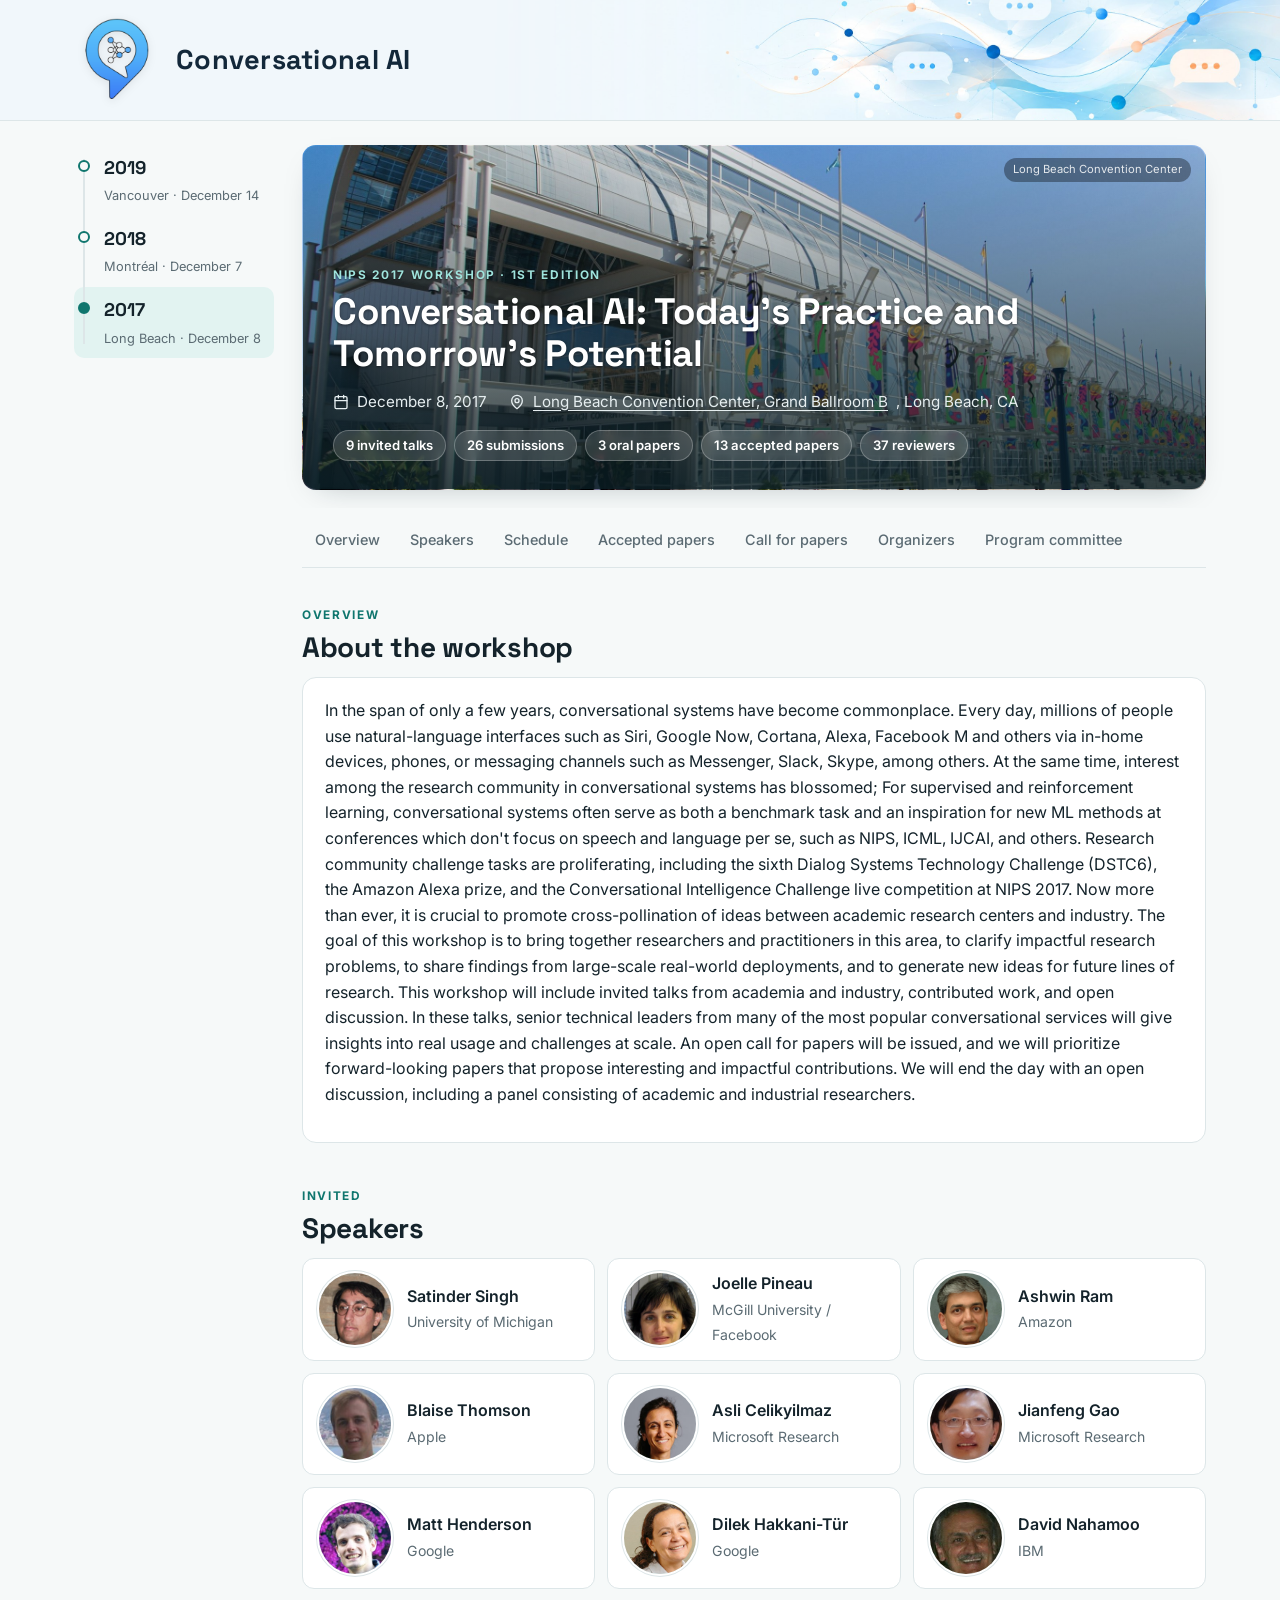
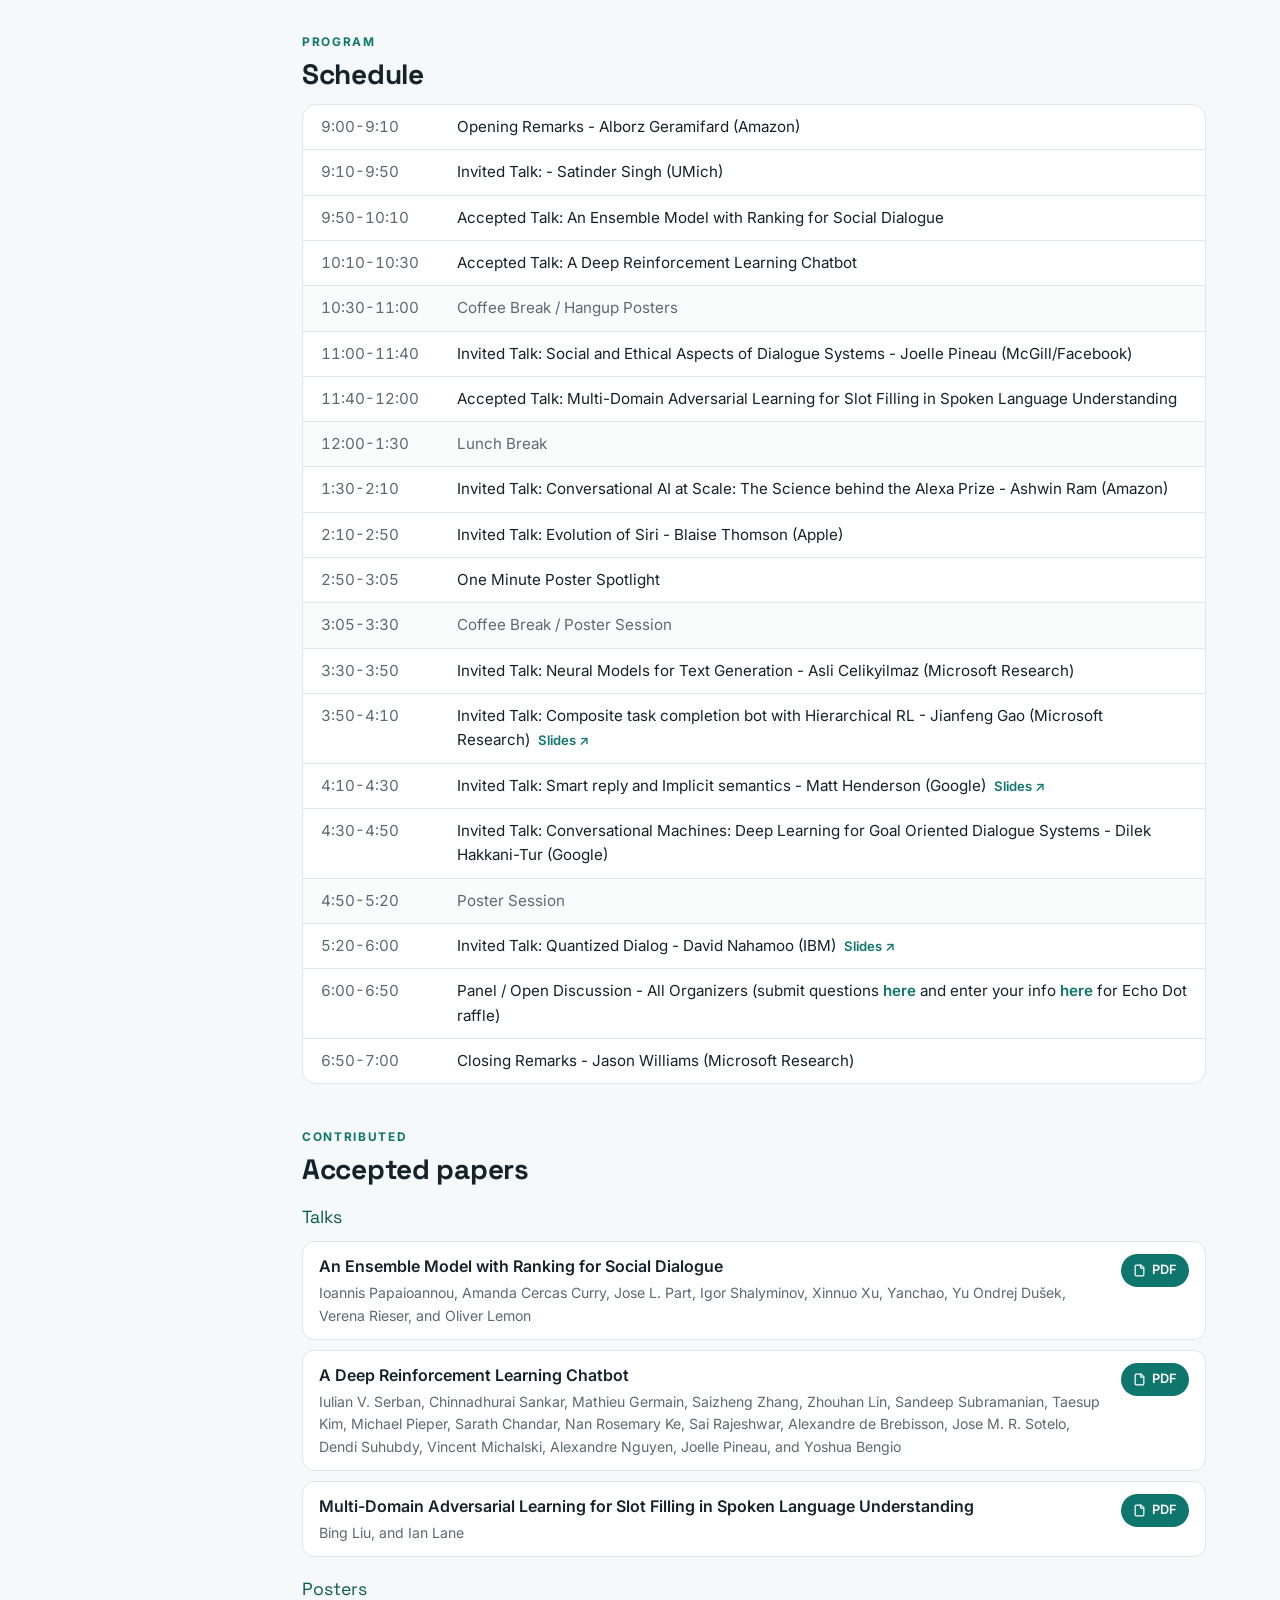
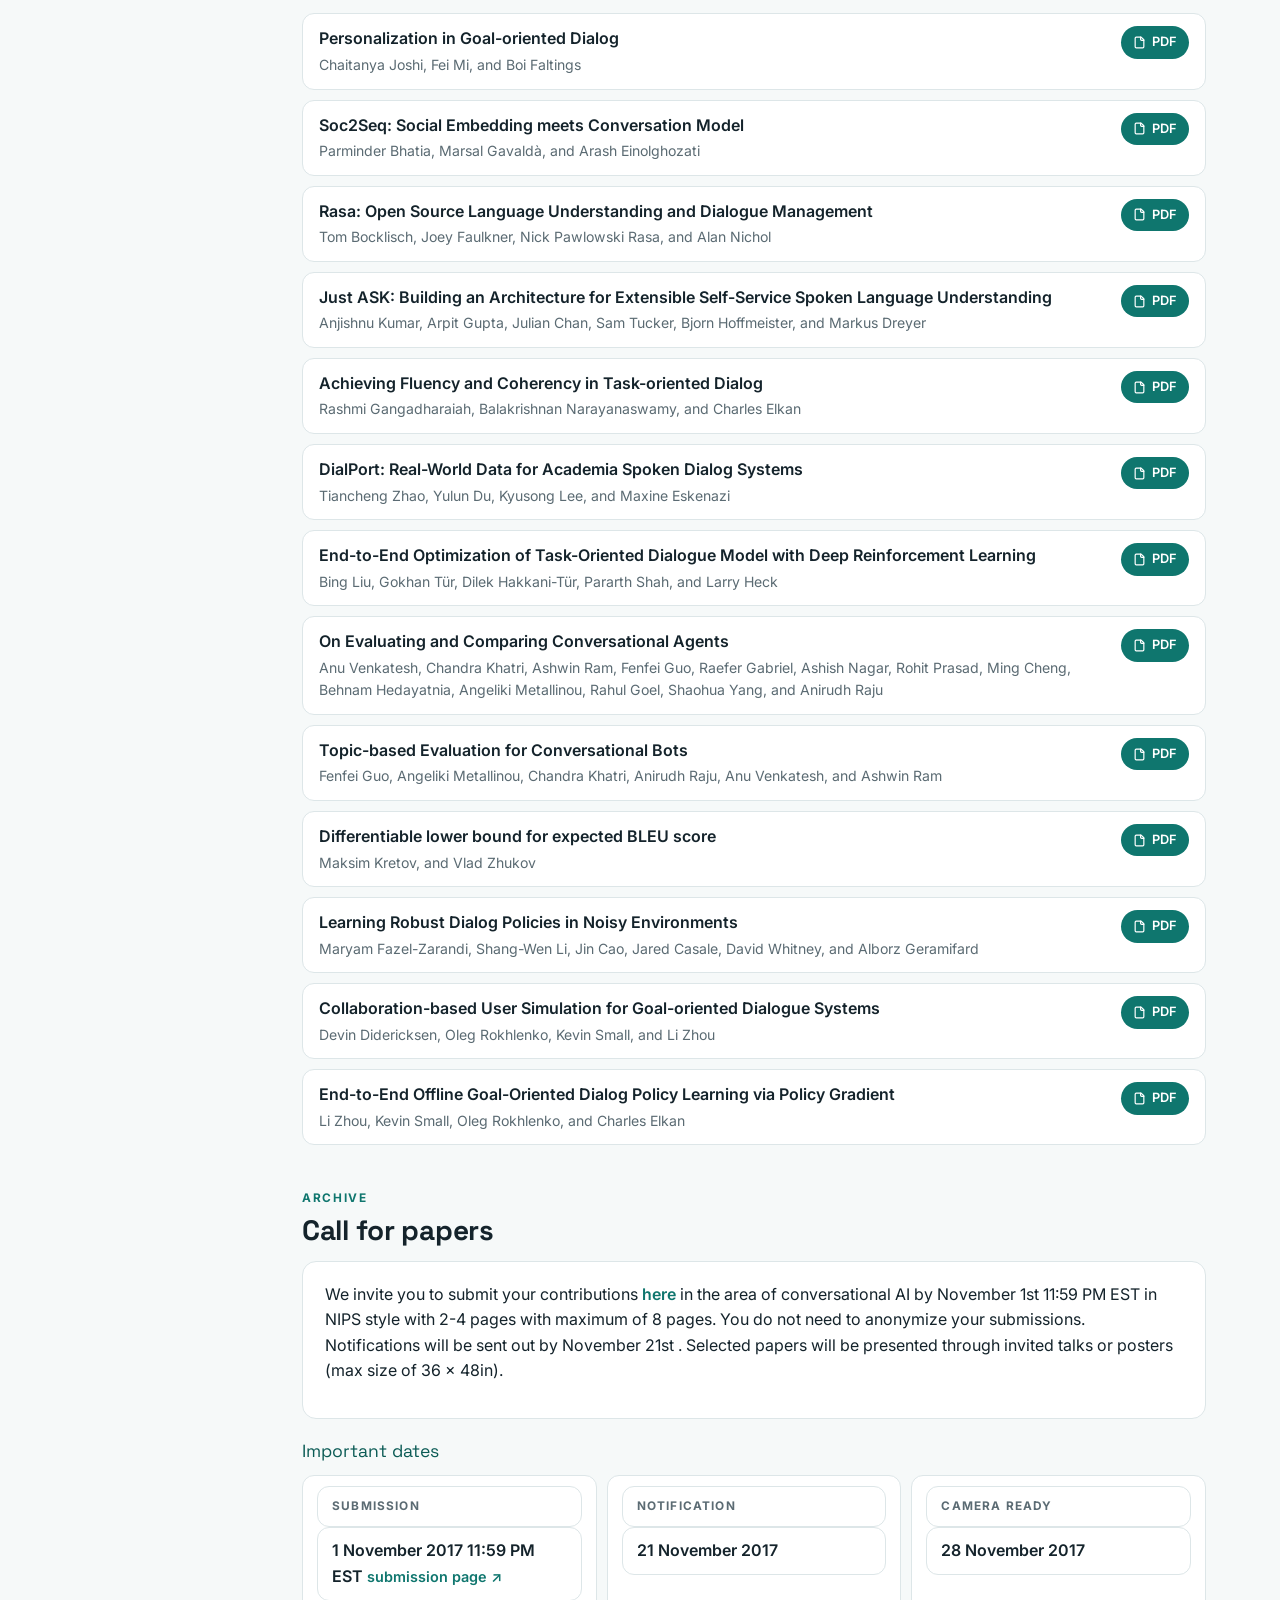
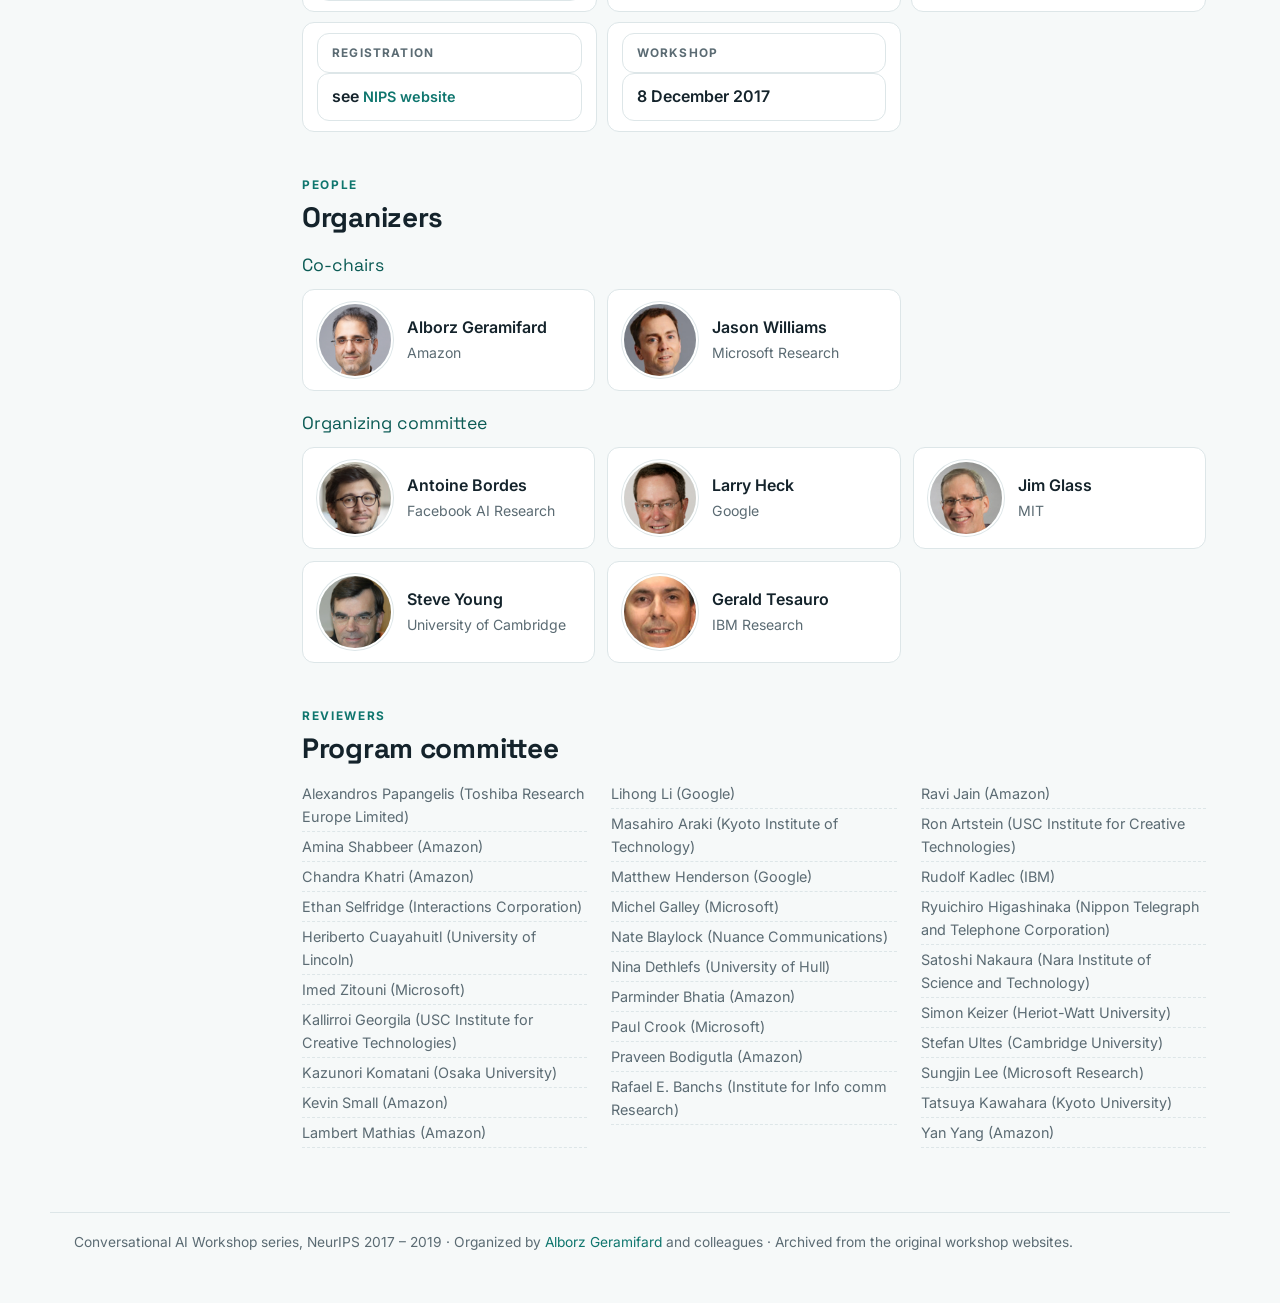
==== commit b5c2a32d: "Conversational AI workshop archive, NeurIPS 2017-2019 Rebuilt from the original workshop pages: sche" ====
--- a/2017.html
+++ b/2017.html
@@ -10,12 +10,12 @@
 <link rel="stylesheet" href="assets/style.css">
 </head>
 <body>
-<header class="banner"><div class="in"><img src="assets/logo.png" alt=""><div class="t">ConvAI</div><div class="s">Workshop on <b>Conversational AI</b> · Today's Practice and Tomorrow's Potential</div></div></header>
+<header class="banner"><div class="in"><img src="assets/logo.png" alt=""><div class="t">Conversational AI</div></div></header>
 <div class="layout">
   <aside class="rail"><ol><li><a href="2019.html"><span class="dot"></span><span><span class="y">2019</span><br><span class="w">Vancouver · December 14</span></span></a></li><li><a href="2018.html"><span class="dot"></span><span><span class="y">2018</span><br><span class="w">Montréal · December 7</span></span></a></li><li class="on"><a href="2017.html"><span class="dot"></span><span><span class="y">2017</span><br><span class="w">Long Beach · December 8</span></span></a></li></ol></aside>
   <main class="main">
-    <span class="crumb">NIPS 2017</span>
-    <div class="hero">
+    <div class="hero photo" style="background-image:url('assets/venues/2017.jpg');background-position:center 60%">
+      <span class="credit">Long Beach Convention Center</span>
       <div class="k">NIPS 2017 workshop · 1st edition</div>
       <h1>Conversational AI: Today's Practice and Tomorrow's Potential</h1>
       <div class="meta"><span><svg viewBox="0 0 24 24"><rect x="3" y="4" width="18" height="18" rx="2"/><path d="M16 2v4M8 2v4M3 10h18"/></svg>December 8, 2017</span><span><svg viewBox="0 0 24 24"><path d="M20 10c0 6-8 12-8 12s-8-6-8-12a8 8 0 0 1 16 0z"/><circle cx="12" cy="10" r="3"/></svg><a href="https://www.google.com/maps/place/Long+Beach+Convention+Center" target="_blank" rel="noopener">Long Beach Convention Center, Grand Ballroom B</a>, Long Beach, CA</span></div>
@@ -23,12 +23,13 @@
     </div>
     <nav class="tabs"><a href="#overview">Overview</a><a href="#speakers">Speakers</a><a href="#schedule">Schedule</a><a href="#papers">Accepted papers</a><a href="#cfp">Call for papers</a><a href="#organizers">Organizers</a><a href="#committee">Program committee</a></nav>
     <section id="overview"><div class="eyebrow">Overview</div><h2>About the workshop</h2><div class="card desc"><p>In the span of only a few years, conversational systems have become commonplace. Every day, millions of people use natural-language interfaces such as Siri, Google Now, Cortana, Alexa, Facebook M and others via in-home devices, phones, or messaging channels such as Messenger, Slack, Skype, among others. At the same time, interest among the research community in conversational systems has blossomed; For supervised and reinforcement learning, conversational systems often serve as both a benchmark task and an inspiration for new ML methods at conferences which don&#x27;t focus on speech and language per se, such as NIPS, ICML, IJCAI, and others. Research community challenge tasks are proliferating, including the sixth Dialog Systems Technology Challenge (DSTC6), the Amazon Alexa prize, and the Conversational Intelligence Challenge live competition at NIPS 2017. Now more than ever, it is crucial to promote cross-pollination of ideas between academic research centers and industry. The goal of this workshop is to bring together researchers and practitioners in this area, to clarify impactful research problems, to share findings from large-scale real-world deployments, and to generate new ideas for future lines of research. This workshop will include invited talks from academia and industry, contributed work, and open discussion. In these talks, senior technical leaders from many of the most popular conversational services will give insights into real usage and challenges at scale. An open call for papers will be issued, and we will prioritize forward-looking papers that propose interesting and impactful contributions. We will end the day with an open discussion, including a panel consisting of academic and industrial researchers.</p></div></section>
-    <section id="speakers"><div class="eyebrow">Invited</div><h2>Speakers</h2><div class="people"><div class="person"><b><a href="http://web.eecs.umich.edu/~baveja/" target="_blank" rel="noopener">Satinder Singh</a></b><span>University of Michigan</span></div><div class="person"><b><a href="http://www.cs.mcgill.ca/~jpineau/" target="_blank" rel="noopener">Joelle Pineau</a></b><span>McGill University / Facebook</span></div><div class="person"><b><a href="https://www.amazon.jobs/en/pioneers/ashwin-r" target="_blank" rel="noopener">Ashwin Ram</a></b><span>Amazon</span></div><div class="person"><b><a href="http://mi.eng.cam.ac.uk/~brmt2/" target="_blank" rel="noopener">Blaise Thomson</a></b><span>Apple</span></div><div class="person"><b><a href="https://www.microsoft.com/en-us/research/people/aslicel/" target="_blank" rel="noopener">Asli Celikyilmaz</a></b><span>Microsoft Research</span></div><div class="person"><b><a href="https://www.microsoft.com/en-us/research/people/jfgao/" target="_blank" rel="noopener">Jianfeng Gao</a></b><span>Microsoft Research</span></div><div class="person"><b><a href="http://www.matthen.com/research/" target="_blank" rel="noopener">Matt Henderson</a></b><span>Google</span></div><div class="person"><b><a href="https://research.google.com/pubs/104927.html" target="_blank" rel="noopener">Dilek Hakkani-Tür</a></b><span>Google</span></div><div class="person"><b><a href="https://www.research.ibm.com/haifa/Workshops/speech2008/nahamoo_bio.shtml" target="_blank" rel="noopener">David Nahamoo</a></b><span>IBM</span></div></div></section>
-    <section id="schedule"><div class="eyebrow">Program</div><h2>Schedule</h2><ul class="sched"><li><span class="t">9:00-9:10</span><span>Opening Remarks - Alborz Geramifard (Amazon)<span class="l"></span></span></li><li><span class="t">9:10-9:50</span><span>Invited Talk: - Satinder Singh (UMich)<span class="l"></span></span></li><li><span class="t">9:50-10:10</span><span>Accepted Talk: An Ensemble Model with Ranking for Social Dialogue<span class="l"></span></span></li><li><span class="t">10:10-10:30</span><span>Accepted Talk: A Deep Reinforcement Learning Chatbot<span class="l"></span></span></li><li class="brk"><span class="t">10:30-11:00</span><span>Coffee Break / Hangup Posters<span class="l"></span></span></li><li><span class="t">11:00-11:40</span><span>Invited Talk: Social and Ethical Aspects of Dialogue Systems - Joelle Pineau (McGill/Facebook)<span class="l"></span></span></li><li><span class="t">11:40-12:00</span><span>Accepted Talk: Multi-Domain Adversarial Learning for Slot Filling in Spoken Language Understanding<span class="l"></span></span></li><li class="brk"><span class="t">12:00-1:30</span><span>Lunch Break<span class="l"></span></span></li><li><span class="t">1:30-2:10</span><span>Invited Talk: Conversational AI at Scale: The Science behind the Alexa Prize - Ashwin Ram (Amazon)<span class="l"></span></span></li><li><span class="t">2:10-2:50</span><span>Invited Talk: Evolution of Siri - Blaise Thomson (Apple)<span class="l"></span></span></li><li><span class="t">2:50-3:05</span><span>One Minute Poster Spotlight<span class="l"></span></span></li><li class="brk"><span class="t">3:05-3:30</span><span>Coffee Break / Poster Session<span class="l"></span></span></li><li><span class="t">3:30-3:50</span><span>Invited Talk: Neural Models for Text Generation - Asli Celikyilmaz (Microsoft Research)<span class="l"></span></span></li><li><span class="t">3:50-4:10</span><span>Invited Talk: Composite task completion bot with Hierarchical RL - Jianfeng Gao (Microsoft Research)<span class="l"><a href="files/nips17-Conversational-AI/Slides/Conversational AI Workshop-NIPS2017-JianfengGao.pdf" target="_blank" rel="noopener">Slides ↗</a></span></span></li><li><span class="t">4:10-4:30</span><span>Invited Talk: Smart reply and Implicit semantics - Matt Henderson (Google)<span class="l"><a href="files/nips17-Conversational-AI/Slides/Conversational AI Workshop-NIPS2017-smart reply and implicit semantics.pdf" target="_blank" rel="noopener">Slides ↗</a></span></span></li><li><span class="t">4:30-4:50</span><span>Invited Talk: Conversational Machines: Deep Learning for Goal Oriented Dialogue Systems - Dilek Hakkani-Tur (Google)<span class="l"></span></span></li><li class="brk"><span class="t">4:50-5:20</span><span>Poster Session<span class="l"></span></span></li><li><span class="t">5:20-6:00</span><span>Invited Talk: Quantized Dialog - David Nahamoo (IBM)<span class="l"><a href="files/nips17-Conversational-AI/Slides/Conversational AI Workshop-NIPS2017-Quantized Dialogs.pdf" target="_blank" rel="noopener">Slides ↗</a></span></span></li><li><span class="t">6:00-6:50</span><span>Panel / Open Discussion - All Organizers (submit questions here and enter your info here for Echo Dot raffle)<span class="l"></span></span></li><li><span class="t">6:50-7:00</span><span>Closing Remarks - Jason Williams (Microsoft Research)<span class="l"></span></span></li></ul></section>
+    <section id="speakers"><div class="eyebrow">Invited</div><h2>Speakers</h2><div class="people"><div class="person"><img class="face" src="assets/people/satinder-singh.png" alt="" loading="lazy"><div><b><a href="http://web.eecs.umich.edu/~baveja/" target="_blank" rel="noopener">Satinder Singh</a></b><span>University of Michigan</span></div></div><div class="person"><img class="face" src="assets/people/joelle-pineau.png" alt="" loading="lazy"><div><b><a href="http://www.cs.mcgill.ca/~jpineau/" target="_blank" rel="noopener">Joelle Pineau</a></b><span>McGill University / Facebook</span></div></div><div class="person"><img class="face" src="assets/people/ashwin-ram.png" alt="" loading="lazy"><div><b><a href="https://www.amazon.jobs/en/pioneers/ashwin-r" target="_blank" rel="noopener">Ashwin Ram</a></b><span>Amazon</span></div></div><div class="person"><img class="face" src="assets/people/blaise-thomson.png" alt="" loading="lazy"><div><b><a href="http://mi.eng.cam.ac.uk/~brmt2/" target="_blank" rel="noopener">Blaise Thomson</a></b><span>Apple</span></div></div><div class="person"><img class="face" src="assets/people/asli-celikyilmaz.png" alt="" loading="lazy"><div><b><a href="https://www.microsoft.com/en-us/research/people/aslicel/" target="_blank" rel="noopener">Asli Celikyilmaz</a></b><span>Microsoft Research</span></div></div><div class="person"><img class="face" src="assets/people/jianfeng-gao.png" alt="" loading="lazy"><div><b><a href="https://www.microsoft.com/en-us/research/people/jfgao/" target="_blank" rel="noopener">Jianfeng Gao</a></b><span>Microsoft Research</span></div></div><div class="person"><img class="face" src="assets/people/matthew-henderson.png" alt="" loading="lazy"><div><b><a href="http://www.matthen.com/research/" target="_blank" rel="noopener">Matt Henderson</a></b><span>Google</span></div></div><div class="person"><img class="face" src="assets/people/dilek-hakkani-tur.png" alt="" loading="lazy"><div><b><a href="https://research.google.com/pubs/104927.html" target="_blank" rel="noopener">Dilek Hakkani-Tür</a></b><span>Google</span></div></div><div class="person"><img class="face" src="assets/people/david-nahamoo.png" alt="" loading="lazy"><div><b><a href="https://www.research.ibm.com/haifa/Workshops/speech2008/nahamoo_bio.shtml" target="_blank" rel="noopener">David Nahamoo</a></b><span>IBM</span></div></div></div></section>
+    <section id="schedule"><div class="eyebrow">Program</div><h2>Schedule</h2><ul class="sched"><li><span class="t">9:00-9:10</span><span>Opening Remarks - Alborz Geramifard (Amazon)<span class="l"></span></span></li><li><span class="t">9:10-9:50</span><span>Invited Talk: - Satinder Singh (UMich)<span class="l"></span></span></li><li><span class="t">9:50-10:10</span><span>Accepted Talk: An Ensemble Model with Ranking for Social Dialogue<span class="l"></span></span></li><li><span class="t">10:10-10:30</span><span>Accepted Talk: A Deep Reinforcement Learning Chatbot<span class="l"></span></span></li><li class="brk"><span class="t">10:30-11:00</span><span>Coffee Break / Hangup Posters<span class="l"></span></span></li><li><span class="t">11:00-11:40</span><span>Invited Talk: Social and Ethical Aspects of Dialogue Systems - Joelle Pineau (McGill/Facebook)<span class="l"></span></span></li><li><span class="t">11:40-12:00</span><span>Accepted Talk: Multi-Domain Adversarial Learning for Slot Filling in Spoken Language Understanding<span class="l"></span></span></li><li class="brk"><span class="t">12:00-1:30</span><span>Lunch Break<span class="l"></span></span></li><li><span class="t">1:30-2:10</span><span>Invited Talk: Conversational AI at Scale: The Science behind the Alexa Prize - Ashwin Ram (Amazon)<span class="l"></span></span></li><li><span class="t">2:10-2:50</span><span>Invited Talk: Evolution of Siri - Blaise Thomson (Apple)<span class="l"></span></span></li><li><span class="t">2:50-3:05</span><span>One Minute Poster Spotlight<span class="l"></span></span></li><li class="brk"><span class="t">3:05-3:30</span><span>Coffee Break / Poster Session<span class="l"></span></span></li><li><span class="t">3:30-3:50</span><span>Invited Talk: Neural Models for Text Generation - Asli Celikyilmaz (Microsoft Research)<span class="l"></span></span></li><li><span class="t">3:50-4:10</span><span>Invited Talk: Composite task completion bot with Hierarchical RL - Jianfeng Gao (Microsoft Research)<span class="l"><a href="files/nips17-Conversational-AI/Slides/Conversational AI Workshop-NIPS2017-JianfengGao.pdf" target="_blank" rel="noopener">Slides ↗</a></span></span></li><li><span class="t">4:10-4:30</span><span>Invited Talk: Smart reply and Implicit semantics - Matt Henderson (Google)<span class="l"><a href="files/nips17-Conversational-AI/Slides/Conversational AI Workshop-NIPS2017-smart reply and implicit semantics.pdf" target="_blank" rel="noopener">Slides ↗</a></span></span></li><li><span class="t">4:30-4:50</span><span>Invited Talk: Conversational Machines: Deep Learning for Goal Oriented Dialogue Systems - Dilek Hakkani-Tur (Google)<span class="l"></span></span></li><li class="brk"><span class="t">4:50-5:20</span><span>Poster Session<span class="l"></span></span></li><li><span class="t">5:20-6:00</span><span>Invited Talk: Quantized Dialog - David Nahamoo (IBM)<span class="l"><a href="files/nips17-Conversational-AI/Slides/Conversational AI Workshop-NIPS2017-Quantized Dialogs.pdf" target="_blank" rel="noopener">Slides ↗</a></span></span></li><li><span class="t">6:00-6:50</span><span>Panel / Open Discussion - All Organizers (submit questions <a href="http://www.tricider.com/admin/2cifvidgPS7/CF6BaeSeb1R" target="_blank" rel="noopener">here</a> and enter your info <a href="http://bit.ly/2jVIE7k" target="_blank" rel="noopener">here</a> for Echo Dot raffle)<span class="l"></span></span></li><li><span class="t">6:50-7:00</span><span>Closing Remarks - Jason Williams (Microsoft Research)<span class="l"></span></span></li></ul></section>
     <section id="papers"><div class="eyebrow">Contributed</div><h2>Accepted papers</h2><div class="sub">Talks</div><ol class="papers"><li><div><div class="pt">An Ensemble Model with Ranking for Social Dialogue</div><div class="pa">Ioannis Papaioannou, Amanda Cercas Curry, Jose L. Part, Igor Shalyminov, Xinnuo Xu, Yanchao, Yu Ondrej Dušek, Verena Rieser, and Oliver Lemon</div></div><a class="pdf" href="files/nips17-Conversational-AI/Papers/17nipsw-cai-ensemble.pdf" target="_blank" rel="noopener"><svg viewBox="0 0 24 24" width="13" height="13" fill="none" stroke="currentColor" stroke-width="2.2" stroke-linecap="round" stroke-linejoin="round"><path d="M15 2H6a2 2 0 0 0-2 2v16a2 2 0 0 0 2 2h12a2 2 0 0 0 2-2V7Z"/><path d="M14 2v4a2 2 0 0 0 2 2h4"/></svg> PDF</a></li><li><div><div class="pt">A Deep Reinforcement Learning Chatbot</div><div class="pa">Iulian V. Serban, Chinnadhurai Sankar, Mathieu Germain, Saizheng Zhang, Zhouhan Lin, Sandeep Subramanian, Taesup Kim, Michael Pieper, Sarath Chandar, Nan Rosemary Ke, Sai Rajeshwar, Alexandre de Brebisson, Jose M. R. Sotelo, Dendi Suhubdy, Vincent Michalski, Alexandre Nguyen, Joelle Pineau, and Yoshua Bengio</div></div><a class="pdf" href="files/nips17-Conversational-AI/Papers/17nipsw-cai-deeprl-chatbot.pdf" target="_blank" rel="noopener"><svg viewBox="0 0 24 24" width="13" height="13" fill="none" stroke="currentColor" stroke-width="2.2" stroke-linecap="round" stroke-linejoin="round"><path d="M15 2H6a2 2 0 0 0-2 2v16a2 2 0 0 0 2 2h12a2 2 0 0 0 2-2V7Z"/><path d="M14 2v4a2 2 0 0 0 2 2h4"/></svg> PDF</a></li><li><div><div class="pt">Multi-Domain Adversarial Learning for Slot Filling in Spoken Language Understanding</div><div class="pa">Bing Liu, and Ian Lane</div></div><a class="pdf" href="files/nips17-Conversational-AI/Papers/17nipsw-cai-Multi_Domain_Adversarial_SLU_cameraReady.pdf" target="_blank" rel="noopener"><svg viewBox="0 0 24 24" width="13" height="13" fill="none" stroke="currentColor" stroke-width="2.2" stroke-linecap="round" stroke-linejoin="round"><path d="M15 2H6a2 2 0 0 0-2 2v16a2 2 0 0 0 2 2h12a2 2 0 0 0 2-2V7Z"/><path d="M14 2v4a2 2 0 0 0 2 2h4"/></svg> PDF</a></li></ol><div class="sub">Posters</div><ol class="papers"><li><div><div class="pt">Personalization in Goal-oriented Dialog</div><div class="pa">Chaitanya Joshi, Fei Mi, and Boi Faltings</div></div><a class="pdf" href="files/nips17-Conversational-AI/Papers/17nipsw-cai-Personalization_in_Goal-oriented_Dialog.pdf" target="_blank" rel="noopener"><svg viewBox="0 0 24 24" width="13" height="13" fill="none" stroke="currentColor" stroke-width="2.2" stroke-linecap="round" stroke-linejoin="round"><path d="M15 2H6a2 2 0 0 0-2 2v16a2 2 0 0 0 2 2h12a2 2 0 0 0 2-2V7Z"/><path d="M14 2v4a2 2 0 0 0 2 2h4"/></svg> PDF</a></li><li><div><div class="pt">Soc2Seq: Social Embedding meets Conversation Model</div><div class="pa">Parminder Bhatia, Marsal Gavaldà, and Arash Einolghozati</div></div><a class="pdf" href="files/nips17-Conversational-AI/Papers/17nipsw-cai-soc2seq.pdf" target="_blank" rel="noopener"><svg viewBox="0 0 24 24" width="13" height="13" fill="none" stroke="currentColor" stroke-width="2.2" stroke-linecap="round" stroke-linejoin="round"><path d="M15 2H6a2 2 0 0 0-2 2v16a2 2 0 0 0 2 2h12a2 2 0 0 0 2-2V7Z"/><path d="M14 2v4a2 2 0 0 0 2 2h4"/></svg> PDF</a></li><li><div><div class="pt">Rasa: Open Source Language Understanding and Dialogue Management</div><div class="pa">Tom Bocklisch, Joey Faulkner, Nick Pawlowski Rasa, and Alan Nichol</div></div><a class="pdf" href="files/nips17-Conversational-AI/Papers/17nipsw-cai-rasa.pdf" target="_blank" rel="noopener"><svg viewBox="0 0 24 24" width="13" height="13" fill="none" stroke="currentColor" stroke-width="2.2" stroke-linecap="round" stroke-linejoin="round"><path d="M15 2H6a2 2 0 0 0-2 2v16a2 2 0 0 0 2 2h12a2 2 0 0 0 2-2V7Z"/><path d="M14 2v4a2 2 0 0 0 2 2h4"/></svg> PDF</a></li><li><div><div class="pt">Just ASK: Building an Architecture for Extensible Self-Service Spoken Language Understanding</div><div class="pa">Anjishnu Kumar, Arpit Gupta, Julian Chan, Sam Tucker, Bjorn Hoffmeister, and Markus Dreyer</div></div><a class="pdf" href="files/nips17-Conversational-AI/Papers/17nipsw-cai-just-ask.pdf" target="_blank" rel="noopener"><svg viewBox="0 0 24 24" width="13" height="13" fill="none" stroke="currentColor" stroke-width="2.2" stroke-linecap="round" stroke-linejoin="round"><path d="M15 2H6a2 2 0 0 0-2 2v16a2 2 0 0 0 2 2h12a2 2 0 0 0 2-2V7Z"/><path d="M14 2v4a2 2 0 0 0 2 2h4"/></svg> PDF</a></li><li><div><div class="pt">Achieving Fluency and Coherency in Task-oriented Dialog</div><div class="pa">Rashmi Gangadharaiah, Balakrishnan Narayanaswamy, and Charles Elkan</div></div><a class="pdf" href="files/nips17-Conversational-AI/Papers/17nipsw-cai-task_oriented_dialog.pdf" target="_blank" rel="noopener"><svg viewBox="0 0 24 24" width="13" height="13" fill="none" stroke="currentColor" stroke-width="2.2" stroke-linecap="round" stroke-linejoin="round"><path d="M15 2H6a2 2 0 0 0-2 2v16a2 2 0 0 0 2 2h12a2 2 0 0 0 2-2V7Z"/><path d="M14 2v4a2 2 0 0 0 2 2h4"/></svg> PDF</a></li><li><div><div class="pt">DialPort: Real-World Data for Academia Spoken Dialog Systems</div><div class="pa">Tiancheng Zhao, Yulun Du, Kyusong Lee, and Maxine Eskenazi</div></div><a class="pdf" href="files/nips17-Conversational-AI/Papers/17nipsw-cai-dialport.pdf" target="_blank" rel="noopener"><svg viewBox="0 0 24 24" width="13" height="13" fill="none" stroke="currentColor" stroke-width="2.2" stroke-linecap="round" stroke-linejoin="round"><path d="M15 2H6a2 2 0 0 0-2 2v16a2 2 0 0 0 2 2h12a2 2 0 0 0 2-2V7Z"/><path d="M14 2v4a2 2 0 0 0 2 2h4"/></svg> PDF</a></li><li><div><div class="pt">End-to-End Optimization of Task-Oriented Dialogue Model with Deep Reinforcement Learning</div><div class="pa">Bing Liu, Gokhan Tür, Dilek Hakkani-Tür, Pararth Shah, and Larry Heck</div></div><a class="pdf" href="files/nips17-Conversational-AI/Papers/17nipsw-cai-e2e-optimization.pdf" target="_blank" rel="noopener"><svg viewBox="0 0 24 24" width="13" height="13" fill="none" stroke="currentColor" stroke-width="2.2" stroke-linecap="round" stroke-linejoin="round"><path d="M15 2H6a2 2 0 0 0-2 2v16a2 2 0 0 0 2 2h12a2 2 0 0 0 2-2V7Z"/><path d="M14 2v4a2 2 0 0 0 2 2h4"/></svg> PDF</a></li><li><div><div class="pt">On Evaluating and Comparing Conversational Agents</div><div class="pa">Anu Venkatesh, Chandra Khatri, Ashwin Ram, Fenfei Guo, Raefer Gabriel, Ashish Nagar, Rohit Prasad, Ming Cheng, Behnam Hedayatnia, Angeliki Metallinou, Rahul Goel, Shaohua Yang, and Anirudh Raju</div></div><a class="pdf" href="files/nips17-Conversational-AI/Papers/17nipsw-cai-evaluating_conversational.pdf" target="_blank" rel="noopener"><svg viewBox="0 0 24 24" width="13" height="13" fill="none" stroke="currentColor" stroke-width="2.2" stroke-linecap="round" stroke-linejoin="round"><path d="M15 2H6a2 2 0 0 0-2 2v16a2 2 0 0 0 2 2h12a2 2 0 0 0 2-2V7Z"/><path d="M14 2v4a2 2 0 0 0 2 2h4"/></svg> PDF</a></li><li><div><div class="pt">Topic-based Evaluation for Conversational Bots</div><div class="pa">Fenfei Guo, Angeliki Metallinou, Chandra Khatri, Anirudh Raju, Anu Venkatesh, and Ashwin Ram</div></div><a class="pdf" href="files/nips17-Conversational-AI/Papers/17nipsw-cai-topic_based_evaluation.pdf" target="_blank" rel="noopener"><svg viewBox="0 0 24 24" width="13" height="13" fill="none" stroke="currentColor" stroke-width="2.2" stroke-linecap="round" stroke-linejoin="round"><path d="M15 2H6a2 2 0 0 0-2 2v16a2 2 0 0 0 2 2h12a2 2 0 0 0 2-2V7Z"/><path d="M14 2v4a2 2 0 0 0 2 2h4"/></svg> PDF</a></li><li><div><div class="pt">Differentiable lower bound for expected BLEU score</div><div class="pa">Maksim Kretov, and Vlad Zhukov</div></div><a class="pdf" href="files/nips17-Conversational-AI/Papers/17nipsw-cai-expectedBLEU.pdf" target="_blank" rel="noopener"><svg viewBox="0 0 24 24" width="13" height="13" fill="none" stroke="currentColor" stroke-width="2.2" stroke-linecap="round" stroke-linejoin="round"><path d="M15 2H6a2 2 0 0 0-2 2v16a2 2 0 0 0 2 2h12a2 2 0 0 0 2-2V7Z"/><path d="M14 2v4a2 2 0 0 0 2 2h4"/></svg> PDF</a></li><li><div><div class="pt">Learning Robust Dialog Policies in Noisy Environments</div><div class="pa">Maryam Fazel-Zarandi, Shang-Wen Li, Jin Cao, Jared Casale, David Whitney, and Alborz Geramifard</div></div><a class="pdf" href="files/nips17-Conversational-AI/Papers/17nipsw-cai-deep-rl-dialog.pdf" target="_blank" rel="noopener"><svg viewBox="0 0 24 24" width="13" height="13" fill="none" stroke="currentColor" stroke-width="2.2" stroke-linecap="round" stroke-linejoin="round"><path d="M15 2H6a2 2 0 0 0-2 2v16a2 2 0 0 0 2 2h12a2 2 0 0 0 2-2V7Z"/><path d="M14 2v4a2 2 0 0 0 2 2h4"/></svg> PDF</a></li><li><div><div class="pt">Collaboration-based User Simulation for Goal-oriented Dialogue Systems</div><div class="pa">Devin Didericksen, Oleg Rokhlenko, Kevin Small, and Li Zhou</div></div><a class="pdf" href="files/nips17-Conversational-AI/Papers/17nipsw-cai-collaboration-based-simulator.pdf" target="_blank" rel="noopener"><svg viewBox="0 0 24 24" width="13" height="13" fill="none" stroke="currentColor" stroke-width="2.2" stroke-linecap="round" stroke-linejoin="round"><path d="M15 2H6a2 2 0 0 0-2 2v16a2 2 0 0 0 2 2h12a2 2 0 0 0 2-2V7Z"/><path d="M14 2v4a2 2 0 0 0 2 2h4"/></svg> PDF</a></li><li><div><div class="pt">End-to-End Offline Goal-Oriented Dialog Policy Learning via Policy Gradient</div><div class="pa">Li Zhou, Kevin Small, Oleg Rokhlenko, and Charles Elkan</div></div><a class="pdf" href="files/nips17-Conversational-AI/Papers/17nipsw-cai-e2e-offline-policy-learning.pdf" target="_blank" rel="noopener"><svg viewBox="0 0 24 24" width="13" height="13" fill="none" stroke="currentColor" stroke-width="2.2" stroke-linecap="round" stroke-linejoin="round"><path d="M15 2H6a2 2 0 0 0-2 2v16a2 2 0 0 0 2 2h12a2 2 0 0 0 2-2V7Z"/><path d="M14 2v4a2 2 0 0 0 2 2h4"/></svg> PDF</a></li></ol></section>
-    <section id="cfp"><div class="eyebrow">Archive</div><h2>Call for papers</h2><div class="card desc"><p>We invite you to submit your contributions here in the area of conversational AI by November 1st 11:59 PM EST in NIPS style with 2-4 pages with maximum of 8 pages. You do not need to anonymize your submissions. Notifications will be sent out by November 21st . Selected papers will be presented through invited talks or posters (max size of 36 x 48in).</p></div><div class="sub">Important dates</div><div class="dates"><div><div class="dl">Submission</div><div class="dv">1 November 2017 11:59 PM EST</div></div><div><div class="dl">Notification</div><div class="dv">21 November 2017</div></div><div><div class="dl">Camera Ready</div><div class="dv">28 November 2017</div></div><div><div class="dl">Registration</div><div class="dv">see NIPS website</div></div><div><div class="dl">Workshop</div><div class="dv">8 December 2017</div></div></div></section>
-    <section id="organizers"><div class="eyebrow">People</div><h2>Organizers</h2><div class="sub">Co-chairs</div><div class="people"><div class="person"><b><a href="http://alborz-geramifard.com" target="_blank" rel="noopener">Alborz Geramifard</a></b><span>Amazon</span></div><div class="person"><b><a href="https://www.microsoft.com/en-us/research/people/jawillia/" target="_blank" rel="noopener">Jason Williams</a></b><span>Microsoft Research</span></div></div><div class="sub">Organizing committee</div><div class="people"><div class="person"><b><a href="https://research.fb.com/people/bordes-antoine/" target="_blank" rel="noopener">Antoine Bordes</a></b><span>Facebook AI Research</span></div><div class="person"><b><a href="https://research.google.com/pubs/LarryHeck.html" target="_blank" rel="noopener">Larry Heck</a></b><span>Google</span></div><div class="person"><b><a href="http://groups.csail.mit.edu/sls/people/glass.shtml" target="_blank" rel="noopener">Jim Glass</a></b><span>MIT</span></div><div class="person"><b><a href="http://mi.eng.cam.ac.uk/~sjy/" target="_blank" rel="noopener">Steve Young</a></b><span>University of Cambridge</span></div><div class="person"><b><a href="http://researcher.watson.ibm.com/researcher/view.php?person=us-gtesauro" target="_blank" rel="noopener">Gerald Tesauro</a></b><span>IBM Research</span></div></div></section>
+    <section id="cfp"><div class="eyebrow">Archive</div><h2>Call for papers</h2><div class="card desc"><p>We invite you to submit your contributions <a href="https://cmt3.research.microsoft.com/CONVERSATIONALAI2017" target="_blank" rel="noopener">here</a> in the area of conversational AI by November 1st 11:59 PM EST in NIPS style with 2-4 pages with maximum of 8 pages. You do not need to anonymize your submissions. Notifications will be sent out by November 21st . Selected papers will be presented through invited talks or posters (max size of 36 x 48in).</p></div><div class="sub">Important dates</div><div class="dates"><div><div class="dl">Submission</div><div class="dv">1 November 2017 11:59 PM EST <a href="https://cmt3.research.microsoft.com/CONVERSATIONALAI2017" target="_blank" rel="noopener">submission page ↗</a></div></div><div><div class="dl">Notification</div><div class="dv">21 November 2017</div></div><div><div class="dl">Camera Ready</div><div class="dv">28 November 2017</div></div><div><div class="dl">Registration</div><div class="dv">see <a href="http://nips.cc/" target="_blank" rel="noopener">NIPS website</a></div></div><div><div class="dl">Workshop</div><div class="dv">8 December 2017</div></div></div></section>
+    <section id="organizers"><div class="eyebrow">People</div><h2>Organizers</h2><div class="sub">Co-chairs</div><div class="people"><div class="person"><img class="face" src="assets/people/alborz-geramifard.png" alt="" loading="lazy"><div><b><a href="http://alborz-geramifard.com" target="_blank" rel="noopener">Alborz Geramifard</a></b><span>Amazon</span></div></div><div class="person"><img class="face" src="assets/people/jason-williams.png" alt="" loading="lazy"><div><b><a href="https://www.microsoft.com/en-us/research/people/jawillia/" target="_blank" rel="noopener">Jason Williams</a></b><span>Microsoft Research</span></div></div></div><div class="sub">Organizing committee</div><div class="people"><div class="person"><img class="face" src="assets/people/antoine-bordes.png" alt="" loading="lazy"><div><b><a href="https://research.fb.com/people/bordes-antoine/" target="_blank" rel="noopener">Antoine Bordes</a></b><span>Facebook AI Research</span></div></div><div class="person"><img class="face" src="assets/people/larry-heck.png" alt="" loading="lazy"><div><b><a href="https://research.google.com/pubs/LarryHeck.html" target="_blank" rel="noopener">Larry Heck</a></b><span>Google</span></div></div><div class="person"><img class="face" src="assets/people/jim-glass.png" alt="" loading="lazy"><div><b><a href="http://groups.csail.mit.edu/sls/people/glass.shtml" target="_blank" rel="noopener">Jim Glass</a></b><span>MIT</span></div></div><div class="person"><img class="face" src="assets/people/steve-young.png" alt="" loading="lazy"><div><b><a href="http://mi.eng.cam.ac.uk/~sjy/" target="_blank" rel="noopener">Steve Young</a></b><span>University of Cambridge</span></div></div><div class="person"><img class="face" src="assets/people/gerald-tesauro.png" alt="" loading="lazy"><div><b><a href="http://researcher.watson.ibm.com/researcher/view.php?person=us-gtesauro" target="_blank" rel="noopener">Gerald Tesauro</a></b><span>IBM Research</span></div></div></div></section>
     <section id="committee"><div class="eyebrow">Reviewers</div><h2>Program committee</h2><div class="pc"><div>Alexandros Papangelis (Toshiba Research Europe Limited)</div><div>Amina Shabbeer (Amazon)</div><div>Chandra Khatri (Amazon)</div><div>Ethan Selfridge (Interactions Corporation)</div><div>Heriberto Cuayahuitl (University of Lincoln)</div><div>Imed Zitouni (Microsoft)</div><div>Kallirroi Georgila (USC Institute for Creative Technologies)</div><div>Kazunori Komatani (Osaka University)</div><div>Kevin Small (Amazon)</div><div>Lambert Mathias (Amazon)</div><div>Lihong Li (Google)</div><div>Masahiro Araki (Kyoto Institute of Technology)</div><div>Matthew Henderson (Google)</div><div>Michel Galley (Microsoft)</div><div>Nate Blaylock (Nuance Communications)</div><div>Nina Dethlefs (University of Hull)</div><div>Parminder Bhatia (Amazon)</div><div>Paul Crook (Microsoft)</div><div>Praveen Bodigutla (Amazon)</div><div>Rafael E. Banchs (Institute for Info comm Research)</div><div>Ravi Jain (Amazon)</div><div>Ron Artstein (USC Institute for Creative Technologies)</div><div>Rudolf Kadlec (IBM)</div><div>Ryuichiro Higashinaka (Nippon Telegraph and Telephone Corporation)</div><div>Satoshi Nakaura (Nara Institute of Science and Technology)</div><div>Simon Keizer (Heriot-Watt University)</div><div>Stefan Ultes (Cambridge University)</div><div>Sungjin Lee (Microsoft Research)</div><div>Tatsuya Kawahara (Kyoto University)</div><div>Yan Yang (Amazon)</div></div></section>
+    
   </main>
 </div>
 <footer>Conversational AI Workshop series, NeurIPS 2017 – 2019 · Organized by <a href="https://alborz-geramifard.com">Alborz Geramifard</a> and colleagues · Archived from the original workshop websites.</footer>
--- a/assets/style.css
+++ b/assets/style.css
@@ -3,11 +3,11 @@
 body{margin:0;background:var(--bg);color:var(--ink);font-family:"Inter",-apple-system,BlinkMacSystemFont,"Segoe UI",Roboto,sans-serif;font-size:16px;line-height:1.6;-webkit-font-smoothing:antialiased}
 a{color:var(--teal);text-decoration:none}a:hover{text-decoration:underline;text-underline-offset:3px}
 h1,h2,h3{font-family:"Space Grotesk","Inter",sans-serif;line-height:1.15;margin:0;letter-spacing:-.01em}
-.banner{background:linear-gradient(90deg,#eaf5f4,#f6f9f9 55%,#eaf5f4);border-bottom:1px solid var(--line);position:relative;overflow:hidden}
-.banner::after{content:"";position:absolute;inset:0;background-image:radial-gradient(rgba(15,118,110,.18) 1.2px,transparent 1.2px);background-size:26px 26px;-webkit-mask-image:linear-gradient(90deg,transparent 30%,#000);mask-image:linear-gradient(90deg,transparent 30%,#000);pointer-events:none}
-.banner .in{max-width:1180px;margin:0 auto;padding:16px 24px;display:flex;align-items:center;gap:16px;position:relative;z-index:1}
-.banner img{width:56px;height:56px;border-radius:12px;object-fit:contain;background:#fff;border:1px solid var(--line)}
-.banner .t{font-family:"Space Grotesk",sans-serif;font-weight:700;font-size:1.45rem;letter-spacing:.02em}
+.banner{background:#f1f7fb;border-bottom:1px solid var(--line);position:relative;overflow:hidden}
+.banner::after{content:"";position:absolute;top:0;bottom:0;right:0;width:min(62%,900px);background:url("banner.jpg") right center/cover no-repeat;-webkit-mask-image:linear-gradient(90deg,transparent,#000 40%);mask-image:linear-gradient(90deg,transparent,#000 40%);pointer-events:none}
+.banner .in{max-width:1180px;margin:0 auto;padding:18px 24px;display:flex;align-items:center;gap:18px;position:relative;z-index:1;min-height:104px}
+.banner img{width:84px;height:84px;object-fit:contain;filter:drop-shadow(0 2px 4px rgba(0,0,0,.08))}
+.banner .t{font-family:"Space Grotesk",sans-serif;font-weight:700;font-size:1.7rem;letter-spacing:.01em;white-space:nowrap;color:#13283a}
 .banner .s{color:var(--muted);font-size:.95rem;border-left:1px solid var(--line);padding-left:16px;margin-left:4px}
 .banner .s b{color:var(--ink)}
 .layout{max-width:1180px;margin:0 auto;padding:24px;display:grid;grid-template-columns:200px 1fr;gap:28px;align-items:start}
@@ -22,7 +22,6 @@
 .rail .y{font-family:"Space Grotesk",sans-serif;font-weight:700;font-size:1.15rem}
 .rail .w{font-size:.8rem;color:var(--muted)}
 .main{min-width:0}
-.crumb{display:inline-block;background:var(--teal-soft);color:var(--teal-ink);border:1px solid #cfe6e3;border-radius:999px;padding:3px 12px;font-size:.78rem;font-weight:600;margin-bottom:14px}
 .hero{background:var(--panel);border:1px solid var(--line);border-radius:var(--radius);padding:28px 30px;box-shadow:var(--shadow);position:relative;overflow:hidden}
 .hero::before{content:"";position:absolute;inset:0;background:linear-gradient(135deg,rgba(15,118,110,.08),transparent 60%);pointer-events:none}
 .hero .k{font-size:.74rem;font-weight:700;letter-spacing:.14em;text-transform:uppercase;color:var(--teal)}
@@ -41,8 +40,10 @@
 .card{background:var(--panel);border:1px solid var(--line);border-radius:var(--radius);padding:20px 22px}
 .desc p{margin:0 0 .9em}
 .note{background:#fff8e6;border:1px solid #f1dfae;border-radius:12px;padding:10px 14px;font-size:.92rem;margin:10px 0}
-.people{display:grid;grid-template-columns:repeat(auto-fill,minmax(210px,1fr));gap:12px}
-.person{background:var(--panel);border:1px solid var(--line);border-radius:12px;padding:12px 14px}
+.people{display:grid;grid-template-columns:repeat(auto-fill,minmax(240px,1fr));gap:12px}
+.person{background:var(--panel);border:1px solid var(--line);border-radius:12px;padding:12px 14px;display:flex;gap:14px;align-items:center}
+.face{width:76px;height:76px;border-radius:50%;object-fit:cover;object-position:center top;flex-shrink:0;background:var(--teal-soft);border:2px solid #fff;box-shadow:0 0 0 1px var(--line)}
+.face.ini{display:grid;place-items:center;font-family:"Space Grotesk",sans-serif;font-weight:700;color:var(--teal-ink);font-size:1.25rem}
 .person b{display:block;font-weight:600}.person span{color:var(--muted);font-size:.88rem}
 .person b a{color:var(--ink)}
 .sub{font-family:"Space Grotesk",sans-serif;font-size:1.1rem;margin:18px 0 10px;color:var(--teal-ink)}
@@ -68,3 +69,24 @@
 footer{max-width:1180px;margin:30px auto 50px;padding:0 24px;color:var(--muted);font-size:.86rem;border-top:1px solid var(--line);padding-top:18px}
 @media(max-width:860px){.layout{grid-template-columns:1fr}.rail{position:static}.rail ol{display:flex;gap:6px}.rail ol::before{display:none}.rail li a{grid-template-columns:1fr;padding:8px 12px;border:1px solid var(--line)}.rail .dot{display:none}.pc{columns:2}.banner .s{display:none}}
 @media(max-width:560px){.sched li{grid-template-columns:1fr;gap:2px}.papers li{grid-template-columns:1fr}.pc{columns:1}}
+
+.gallery{display:grid;grid-template-columns:repeat(auto-fit,minmax(280px,1fr));gap:14px}
+.gallery figure{margin:0;background:var(--panel);border:1px solid var(--line);border-radius:var(--radius);overflow:hidden}
+.gallery img{width:100%;aspect-ratio:3/2;object-fit:cover;display:block}
+.gallery figcaption{padding:10px 14px;font-size:.88rem;color:var(--muted)}
+
+.dates .dv a,.desc a,.sched a{font-weight:600}
+.dates .dv a{font-size:.9rem}
+
+/* photo hero */
+.hero.photo{background-size:cover;background-position:center;color:#fff;min-height:300px;display:flex;flex-direction:column;justify-content:flex-end;padding:120px 30px 28px;border-color:transparent}
+.hero.photo::before{z-index:0;background:linear-gradient(180deg,rgba(10,30,36,.1) 0%,rgba(10,30,36,.45) 50%,rgba(10,30,36,.82) 100%)}
+.hero.photo>*{position:relative;z-index:1}
+.hero.photo .k{color:#9fe3dc;text-shadow:0 1px 2px rgba(0,0,0,.4)}
+.hero.photo h1{color:#fff;text-shadow:0 1px 3px rgba(0,0,0,.45)}
+.hero.photo .meta,.hero.photo .meta a{color:#e6eef0}
+.hero.photo .meta a{text-decoration:underline;text-underline-offset:3px}
+.hero.photo .stats span{background:rgba(255,255,255,.14);color:#fff;border:1px solid rgba(255,255,255,.25);backdrop-filter:blur(4px)}
+.hero.photo .credit{position:absolute;top:12px;right:14px;font-size:.7rem;color:rgba(255,255,255,.85);background:rgba(0,0,0,.35);padding:3px 9px;border-radius:999px;z-index:1}
+.hero.photo .credit:hover{text-decoration:none;background:rgba(0,0,0,.55)}
+@media(max-width:560px){.hero.photo{padding:90px 20px 22px}}
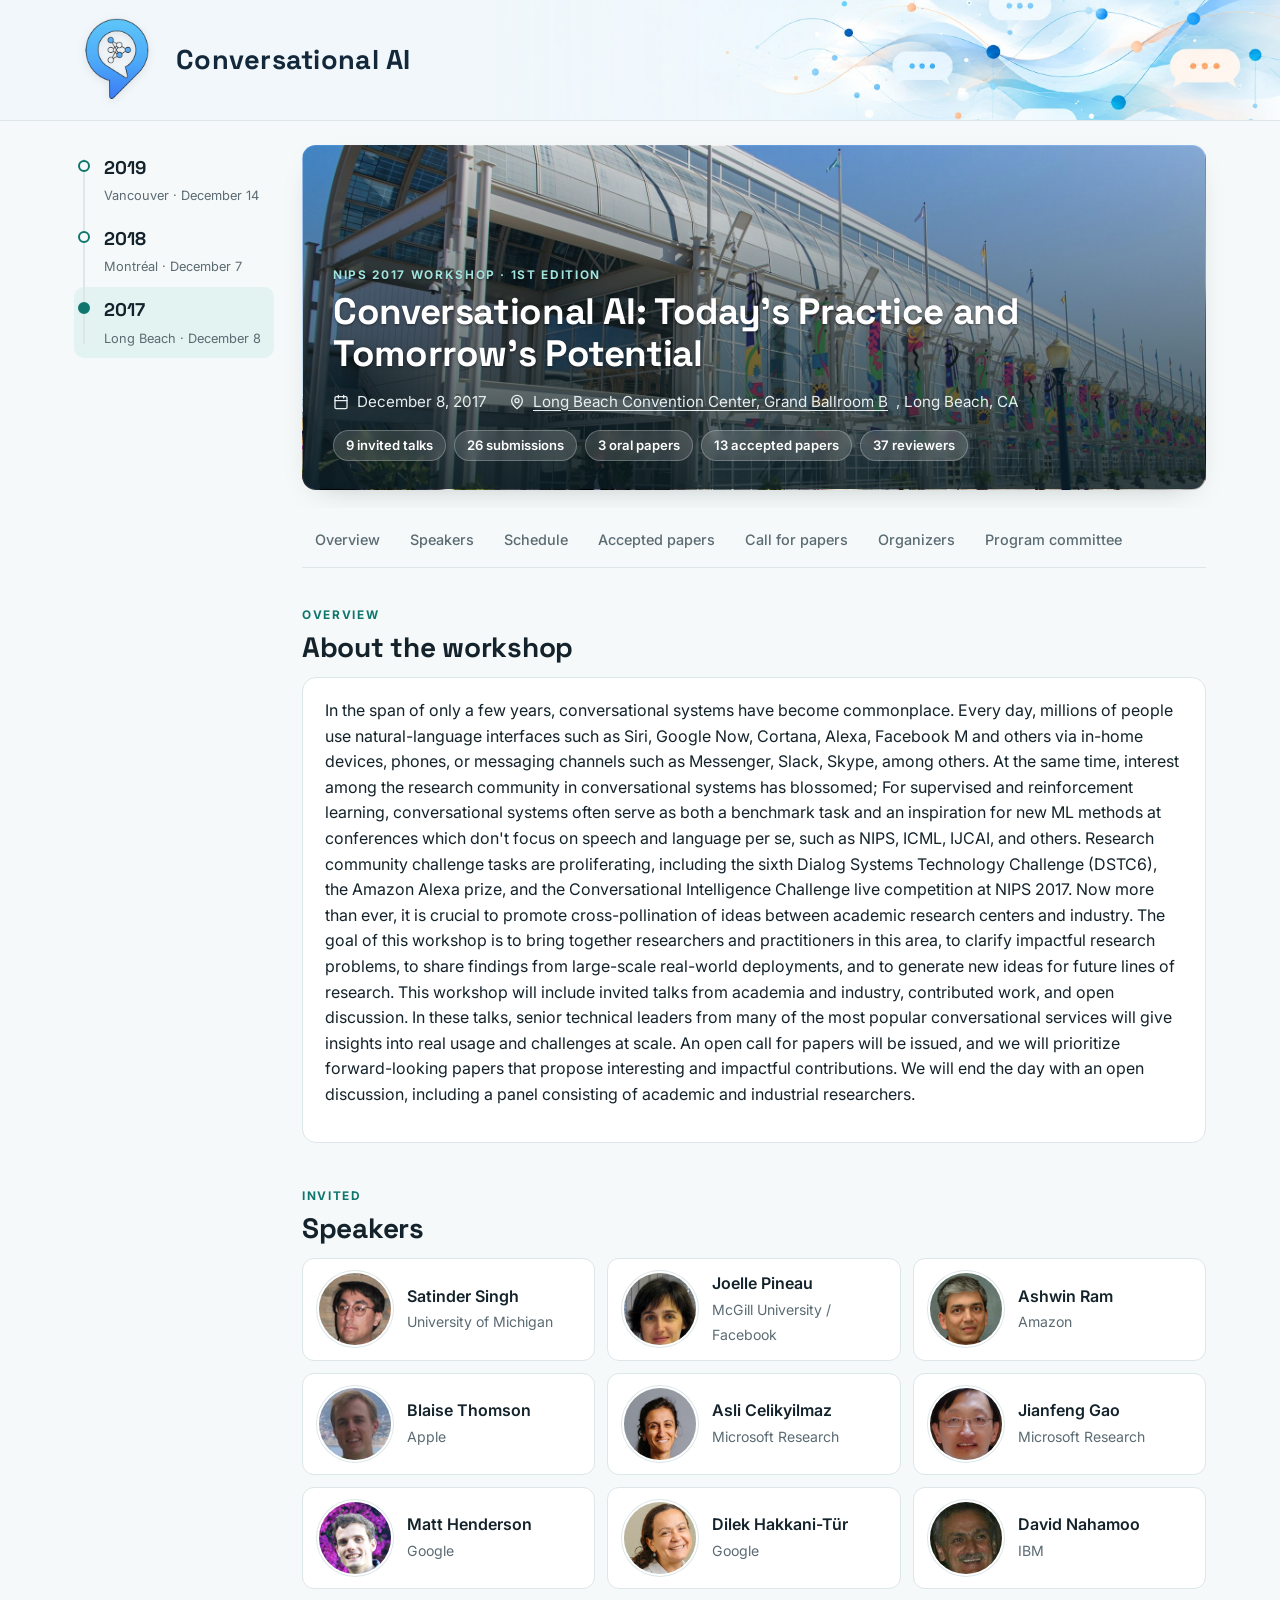
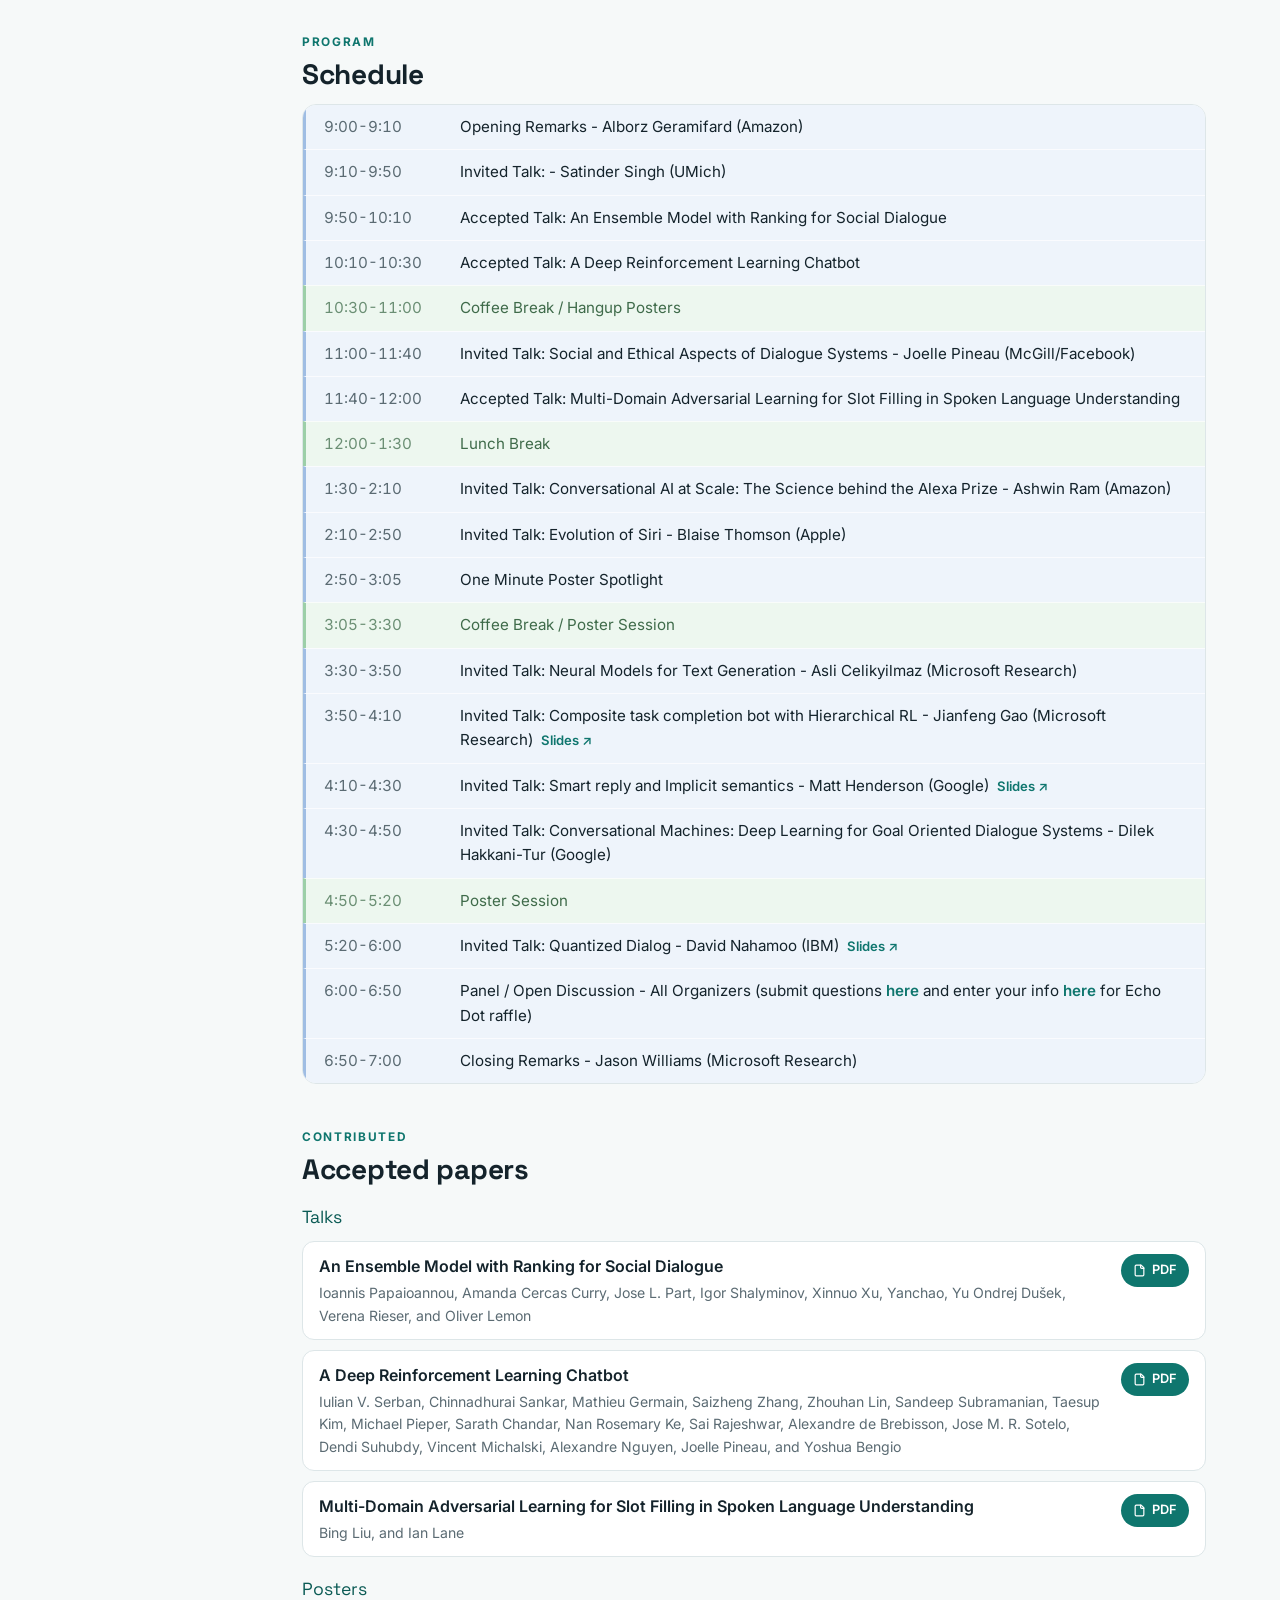
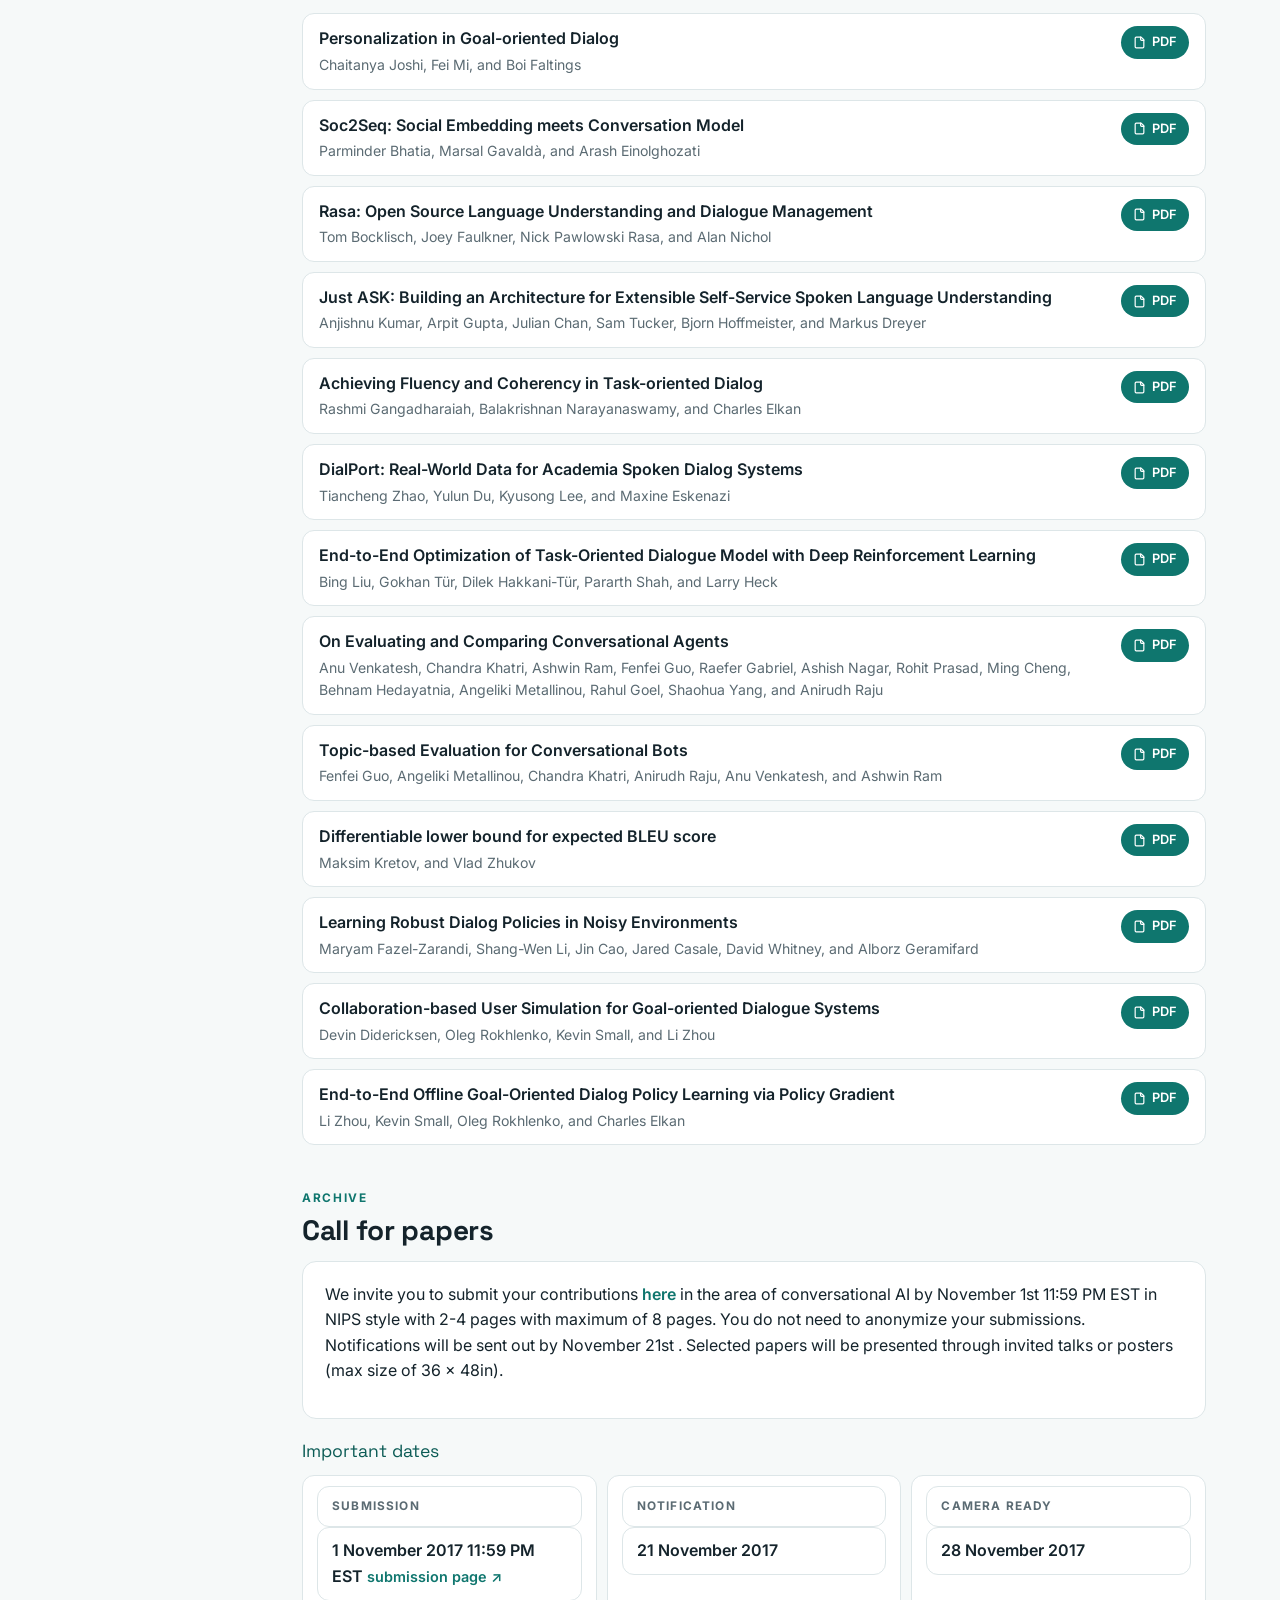
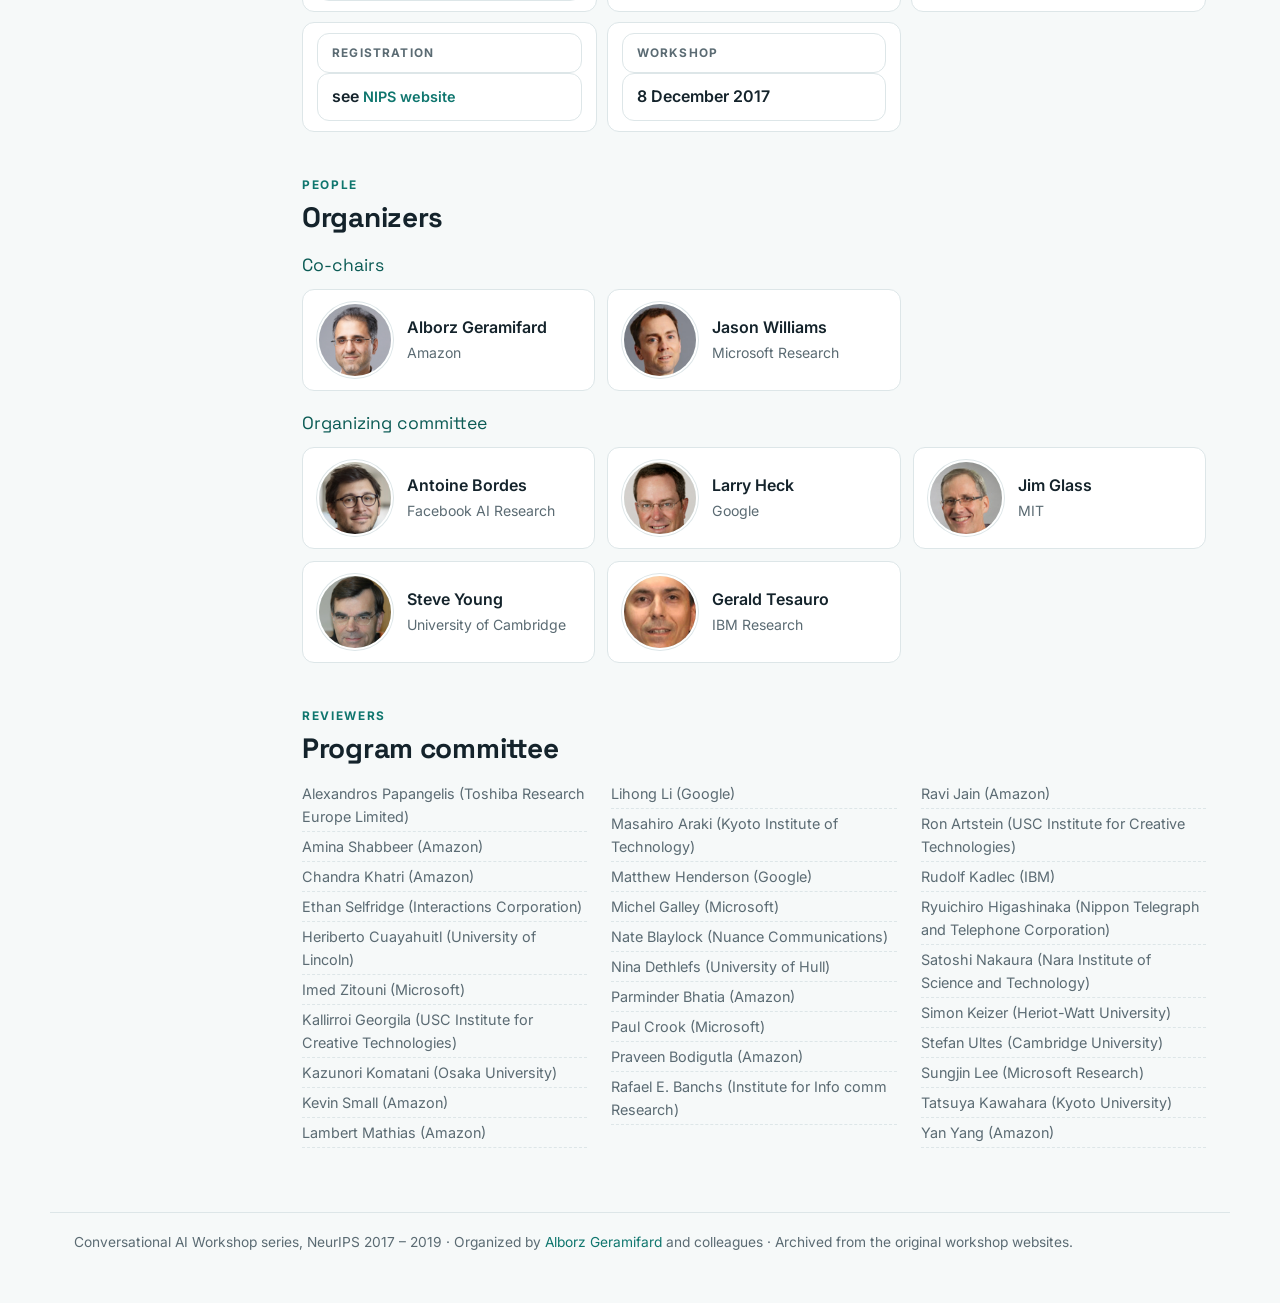
==== commit 40808160: "Hero: drop venue name from the photo tag, keep photo credit only Co-Authored-By: Claude Fable 5.1 <n" ====
--- a/2017.html
+++ b/2017.html
@@ -15,7 +15,7 @@
   <aside class="rail"><ol><li><a href="2019.html"><span class="dot"></span><span><span class="y">2019</span><br><span class="w">Vancouver · December 14</span></span></a></li><li><a href="2018.html"><span class="dot"></span><span><span class="y">2018</span><br><span class="w">Montréal · December 7</span></span></a></li><li class="on"><a href="2017.html"><span class="dot"></span><span><span class="y">2017</span><br><span class="w">Long Beach · December 8</span></span></a></li></ol></aside>
   <main class="main">
     <div class="hero photo" style="background-image:url('assets/venues/2017.jpg');background-position:center 60%">
-      <span class="credit">Long Beach Convention Center</span>
+      
       <div class="k">NIPS 2017 workshop · 1st edition</div>
       <h1>Conversational AI: Today's Practice and Tomorrow's Potential</h1>
       <div class="meta"><span><svg viewBox="0 0 24 24"><rect x="3" y="4" width="18" height="18" rx="2"/><path d="M16 2v4M8 2v4M3 10h18"/></svg>December 8, 2017</span><span><svg viewBox="0 0 24 24"><path d="M20 10c0 6-8 12-8 12s-8-6-8-12a8 8 0 0 1 16 0z"/><circle cx="12" cy="10" r="3"/></svg><a href="https://www.google.com/maps/place/Long+Beach+Convention+Center" target="_blank" rel="noopener">Long Beach Convention Center, Grand Ballroom B</a>, Long Beach, CA</span></div>
--- a/assets/style.css
+++ b/assets/style.css
@@ -48,10 +48,11 @@
 .person b a{color:var(--ink)}
 .sub{font-family:"Space Grotesk",sans-serif;font-size:1.1rem;margin:18px 0 10px;color:var(--teal-ink)}
 .sched{list-style:none;margin:0;padding:0;background:var(--panel);border:1px solid var(--line);border-radius:var(--radius);overflow:hidden}
-.sched li{display:grid;grid-template-columns:120px 1fr;gap:16px;padding:10px 18px;border-top:1px solid var(--line);font-size:.95rem}
+.sched li{display:grid;grid-template-columns:120px 1fr;gap:16px;padding:10px 18px;border-top:1px solid rgba(255,255,255,.7);font-size:.95rem;background:#eef4fb;border-left:3px solid #9fbde3}
 .sched li:first-child{border-top:0}
-.sched li.sess{background:var(--teal-soft);color:var(--teal-ink);font-weight:600;grid-template-columns:1fr}
-.sched li.brk{background:#fafcfc;color:var(--muted)}
+.sched li.sess{background:#dfe9f6;color:#2b4a72;font-weight:600;grid-template-columns:1fr;border-left-color:#5b86c4}
+.sched li.brk{background:#edf7ef;color:#3f6b4a;border-left-color:#9ccfa8}
+.sched li.brk .t{color:#6b8f74}
 .sched .t{font-variant-numeric:tabular-nums;color:var(--muted);white-space:nowrap}
 .sched .l a{margin-left:8px;font-size:.82rem;font-weight:600}
 .papers{list-style:none;margin:0;padding:0;display:grid;gap:10px}
